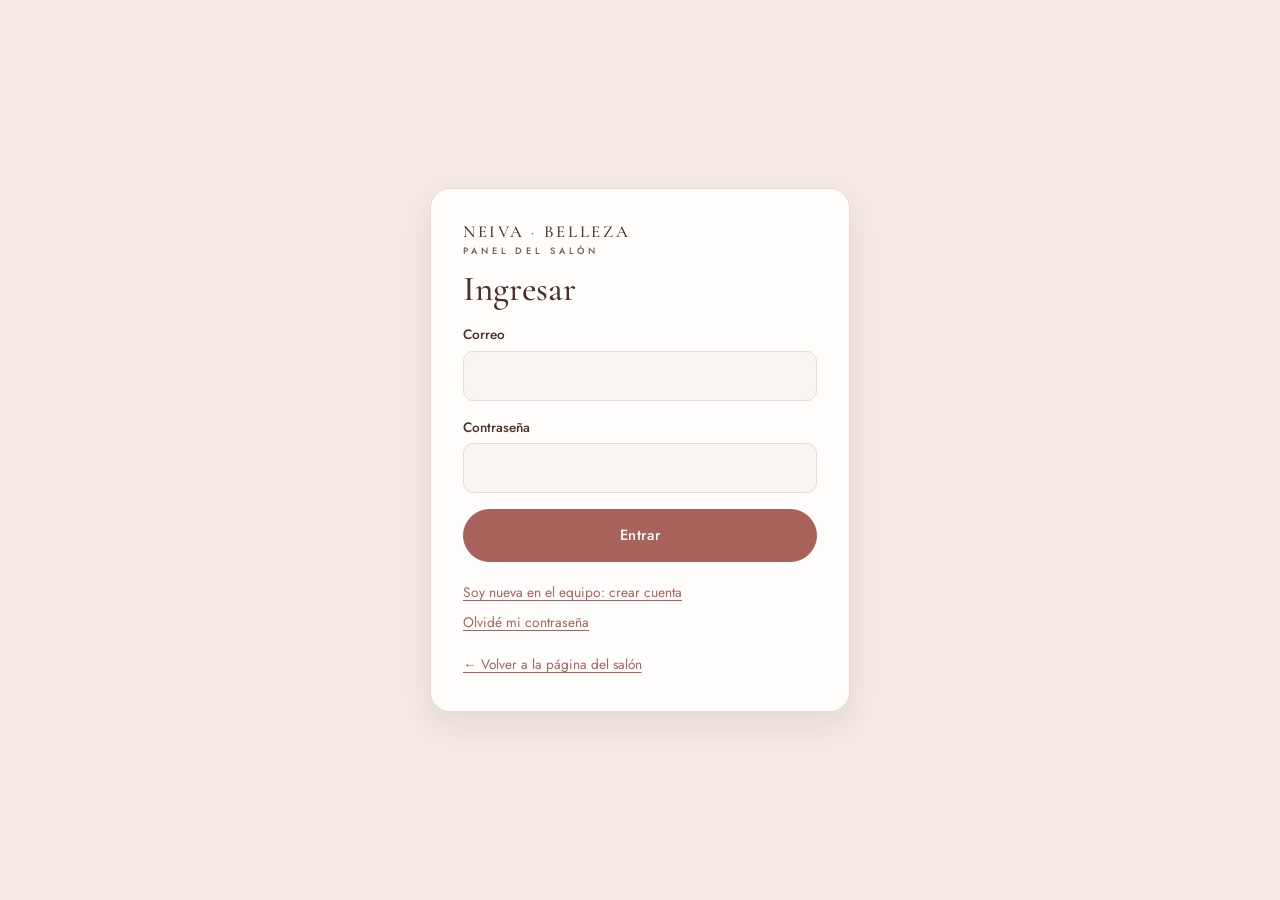
==== salon-belleza/admin.html @ 9f674e5c "Neiva Belleza: página web, panel del salón, base de datos y pruebas Traído del repositorio afbolivar" ====
<!DOCTYPE html>
<html lang="es">
<head>
  <meta charset="UTF-8">
  <meta name="viewport" content="width=device-width, initial-scale=1.0">
  <title>Panel del salón | Neiva Belleza</title>
  <meta name="robots" content="noindex">
  <meta name="theme-color" content="#4b2f2c">
  <link rel="manifest" href="panel.webmanifest">
  <link rel="icon" href="img/icono-panel.svg" type="image/svg+xml">
  <link rel="apple-touch-icon" href="img/icono-panel.svg">
  <link rel="preconnect" href="https://fonts.googleapis.com">
  <link rel="preconnect" href="https://fonts.gstatic.com" crossorigin>
  <link href="https://fonts.googleapis.com/css2?family=Cormorant+Garamond:ital,wght@0,400;0,500;0,600;1,400&family=Jost:wght@300;400;500;600&display=swap" rel="stylesheet">
  <link rel="stylesheet" href="styles.css">
  <link rel="stylesheet" href="admin.css">
</head>
<body class="admin">

  <!-- ===== INGRESO ===== -->
  <section class="pantalla-acceso" id="pantalla-login" hidden>
    <div class="tarjeta-acceso">
      <p class="logo-texto">Neiva <i>·</i> Belleza<small>Panel del salón</small></p>
      <h1 id="titulo-acceso">Ingresar</h1>
      <form id="form-acceso" novalidate>
        <div class="campo" id="campo-nombre" hidden><label for="acceso-nombre">Tu nombre</label>
          <input id="acceso-nombre" autocomplete="name" maxlength="60"></div>
        <div class="campo"><label for="acceso-email">Correo</label>
          <input id="acceso-email" type="email" autocomplete="username" required></div>
        <div class="campo" id="campo-clave"><label for="acceso-clave">Contraseña</label>
          <input id="acceso-clave" type="password" autocomplete="current-password" minlength="8" required></div>
        <p class="error-general" id="error-acceso" role="alert" hidden></p>
        <p class="ok-aviso" id="aviso-acceso" role="status" hidden></p>
        <button class="btn btn-ancho" id="boton-acceso" type="submit">Entrar</button>
      </form>
      <div class="enlaces-acceso">
        <button type="button" class="enlace-boton" data-modo="registro">Soy nueva en el equipo: crear cuenta</button>
        <button type="button" class="enlace-boton" data-modo="recuperar">Olvidé mi contraseña</button>
        <button type="button" class="enlace-boton" data-modo="login" hidden>Ya tengo cuenta: ingresar</button>
      </div>
      <a class="enlace volver" href="index.html">← Volver a la página del salón</a>
    </div>
  </section>

  <section class="pantalla-acceso" id="pantalla-pendiente" hidden>
    <div class="tarjeta-acceso">
      <p class="logo-texto">Neiva <i>·</i> Belleza<small>Panel del salón</small></p>
      <h1>Tu cuenta espera aprobación</h1>
      <p>La dueña del salón debe aprobar tu acceso y asignarte un rol. Avísale y vuelve a entrar en unos minutos.</p>
      <button type="button" class="btn btn-borde" data-salir>Salir</button>
    </div>
  </section>

  <!-- ===== PANEL ===== -->
  <div class="admin-layout" id="app" hidden>
    <aside class="lateral">
      <a href="index.html" class="logo-admin" title="Ver la página pública">
        <span class="logo-texto">Neiva <i>·</i> Belleza<small>Panel del salón</small></span>
      </a>
      <nav class="menu-admin" id="menu-admin" aria-label="Panel"></nav>
      <div class="usuaria">
        <span class="retrato-mini" id="usuaria-iniciales"></span>
        <div><strong id="usuaria-nombre"></strong><small id="usuaria-rol"></small></div>
        <button type="button" class="boton-salir" data-salir title="Cerrar sesión" aria-label="Cerrar sesión">⏻</button>
      </div>
    </aside>
    <main class="admin-main" id="vista" tabindex="-1" aria-live="polite"></main>
  </div>

  <dialog class="modal" id="modal" aria-labelledby="modal-titulo"><div id="modal-contenido"></div></dialog>
  <div class="tooltip-grafica" id="tooltip" role="status" hidden></div>
  <div class="toast" id="toast" role="status" hidden></div>

  <script src="api.js"></script>
  <script src="datos.js"></script>
  <script src="admin.js"></script>
  <script src="admin-extras.js"></script>
</body>
</html>
---- salon-belleza/styles.css ----
/* ===== PALETA Y TIPOGRAFÍA (estilo nude / rosa empolvado) ===== */
:root {
  --crema: #faf5f1;
  --crema-2: #f4e9e3;
  --nude: #ecd6cf;
  --rosa: #d9a8a0;
  --rosa-fuerte: #a8625c;
  --rosa-hover: #8f504b;
  --cacao: #4b2f2c;
  --texto: #6e5651;
  --dorado: #b8946a;
  --linea: #ead9d2;
  --blanco: #fffdfb;
  --verde: #5f8a6b;
  --sombra: 0 12px 34px rgba(75, 47, 44, 0.09);
  --sombra-suave: 0 4px 16px rgba(75, 47, 44, 0.06);
  --radio: 16px;
  --serif: 'Cormorant Garamond', Georgia, serif;
  --sans: 'Jost', 'Segoe UI', Arial, sans-serif;
}

* { margin: 0; padding: 0; box-sizing: border-box; }
html { scroll-behavior: smooth; }
@media (prefers-reduced-motion: reduce) {
  html { scroll-behavior: auto; }
  *, *::before, *::after { animation-duration: 0.01ms !important; transition-duration: 0.01ms !important; }
}
section { scroll-margin-top: 80px; }

body {
  font-family: var(--sans);
  font-weight: 400;
  color: var(--texto);
  background: var(--crema);
  line-height: 1.6;
  -webkit-font-smoothing: antialiased;
}

a { text-decoration: none; color: inherit; }
ul { list-style: none; }
button { font: inherit; cursor: pointer; }
svg { display: block; }
[hidden] { display: none !important; }

.contenedor { width: min(1180px, 100% - 32px); margin: 0 auto; }

h1, h2, h3, h4 { font-family: var(--serif); font-weight: 500; color: var(--cacao); line-height: 1.15; }

.sobretitulo {
  font-size: 0.78rem;
  font-weight: 500;
  letter-spacing: 0.22em;
  text-transform: uppercase;
  color: var(--rosa-fuerte);
  margin-bottom: 0.9rem;
}

/* ===== BOTONES ===== */
.btn {
  display: inline-flex; align-items: center; justify-content: center; gap: 0.5rem;
  background: var(--rosa-fuerte);
  color: var(--blanco);
  padding: 0.85rem 2rem;
  border-radius: 999px;
  border: 1px solid var(--rosa-fuerte);
  font-weight: 500;
  font-size: 0.92rem;
  letter-spacing: 0.04em;
  transition: background 0.25s, border-color 0.25s, transform 0.25s, color 0.25s;
}
.btn:hover { background: var(--rosa-hover); border-color: var(--rosa-hover); transform: translateY(-1px); }
.btn-borde { background: transparent; color: var(--cacao); border-color: var(--cacao); }
.btn-borde:hover { background: var(--cacao); color: var(--blanco); border-color: var(--cacao); }
.btn-pequeno { padding: 0.55rem 1.3rem; font-size: 0.82rem; }
.btn:disabled { opacity: 0.45; cursor: not-allowed; transform: none; }

/* ===== FRANJA SUPERIOR ===== */
.franja-superior {
  background: var(--nude);
  color: var(--cacao);
  font-size: 0.78rem;
  letter-spacing: 0.04em;
  display: flex; justify-content: center; flex-wrap: wrap; gap: 0.4rem 0.8rem;
  padding: 0.45rem 16px;
  text-align: center;
}
.franja-superior .separador { opacity: 0.5; }

/* ===== MENÚ ===== */
.navbar {
  position: sticky; top: 0; z-index: 100;
  background: rgba(250, 245, 241, 0.94);
  backdrop-filter: blur(10px);
  border-bottom: 1px solid var(--linea);
}
.nav-contenido { display: flex; align-items: center; justify-content: space-between; gap: 1.5rem; padding: 0.9rem 0; }
.logo { display: flex; align-items: center; gap: 0.6rem; color: var(--cacao); }
.logo-flor { width: 38px; height: 38px; color: var(--rosa-fuerte); }
.logo-texto {
  font-family: var(--serif); font-size: 1.35rem; font-weight: 500;
  letter-spacing: 0.24em; text-transform: uppercase; line-height: 1;
}
.logo-texto i { font-style: normal; color: var(--rosa-fuerte); }
.logo-texto small {
  display: block; font-family: var(--sans); font-size: 0.58rem; letter-spacing: 0.42em;
  color: var(--texto); margin-top: 0.3rem;
}
.nav-links { display: flex; gap: 1.8rem; }
.nav-links a { font-size: 0.86rem; letter-spacing: 0.06em; color: var(--cacao); position: relative; padding: 0.2rem 0; }
.nav-links a::after {
  content: ''; position: absolute; left: 0; bottom: -2px; width: 0; height: 1px;
  background: var(--rosa-fuerte); transition: width 0.3s;
}
.nav-links a:hover::after { width: 100%; }
.nav-acciones { display: flex; align-items: center; gap: 0.9rem; }
.icono-nav { position: relative; width: 36px; height: 36px; display: grid; place-items: center; border-radius: 50%; transition: background 0.2s; }
.icono-nav:hover { background: var(--crema-2); }
.icono-nav svg { width: 20px; height: 20px; fill: none; stroke: var(--cacao); stroke-width: 1.4; stroke-linecap: round; stroke-linejoin: round; }
.contador-bolsa {
  position: absolute; top: 0; right: -2px;
  min-width: 17px; height: 17px; padding: 0 4px; border-radius: 999px;
  background: var(--rosa-fuerte); color: var(--blanco);
  font-size: 0.65rem; font-weight: 600; display: grid; place-items: center;
}
.menu-toggle { display: none; background: none; border: none; width: 36px; height: 36px; padding: 8px 6px; flex-direction: column; justify-content: space-between; }
.menu-toggle span { display: block; height: 1.5px; background: var(--cacao); border-radius: 2px; transition: transform 0.3s, opacity 0.3s; }
.menu-toggle[aria-expanded="true"] span:nth-child(1) { transform: translateY(8.5px) rotate(45deg); }
.menu-toggle[aria-expanded="true"] span:nth-child(2) { opacity: 0; }
.menu-toggle[aria-expanded="true"] span:nth-child(3) { transform: translateY(-8.5px) rotate(-45deg); }

/* ===== PORTADA ===== */
.hero { background: linear-gradient(180deg, var(--crema-2) 0%, var(--crema) 100%); padding: 4.5rem 0 5rem; }
.hero-contenido { display: grid; grid-template-columns: 1fr 1.05fr; gap: 3.5rem; align-items: center; }
.hero h1 { font-size: clamp(2.6rem, 5.4vw, 4.4rem); font-weight: 400; margin-bottom: 1.3rem; }
.hero h1 em { font-style: italic; color: var(--rosa-fuerte); }
.hero-descripcion { font-size: 1.05rem; font-weight: 300; max-width: 470px; margin-bottom: 2.2rem; }
.hero-botones { display: flex; gap: 0.9rem; flex-wrap: wrap; margin-bottom: 2.6rem; }
.hero-beneficios { display: flex; flex-wrap: wrap; gap: 0.8rem 1.8rem; border-top: 1px solid var(--linea); padding-top: 1.6rem; }
.hero-beneficios li { display: flex; align-items: center; gap: 0.55rem; font-size: 0.85rem; color: var(--cacao); }
.hero-beneficios svg { width: 20px; height: 20px; fill: none; stroke: var(--rosa-fuerte); stroke-width: 1.3; stroke-linecap: round; stroke-linejoin: round; }
.hero-imagen {
  border-radius: 28px;
  overflow: hidden;
  box-shadow: var(--sombra);
  aspect-ratio: 5 / 4;
}
.hero-imagen img { width: 100%; height: 100%; object-fit: cover; display: block; }

/* ===== SECCIONES ===== */
.seccion { padding: 6rem 0; }
.seccion-alterna { background: var(--crema-2); }
.titulo-seccion { text-align: center; max-width: 640px; margin: 0 auto 3.2rem; }
.titulo-seccion h2 { font-size: clamp(2.2rem, 4vw, 3.1rem); font-weight: 400; margin-bottom: 0.7rem; }
.titulo-seccion p:last-child { font-weight: 300; }

/* ===== SERVICIOS ===== */
.grid-servicios { display: grid; grid-template-columns: repeat(4, 1fr); gap: 1.3rem; }
.tarjeta-servicio {
  background: var(--blanco);
  border: 1px solid var(--linea);
  border-radius: var(--radio);
  padding: 2rem 1.6rem 1.6rem;
  text-align: center;
  display: flex; flex-direction: column;
  transition: box-shadow 0.3s, transform 0.3s;
}
.tarjeta-servicio:hover { box-shadow: var(--sombra); transform: translateY(-4px); }
.tarjeta-servicio .icono-linea { width: 34px; height: 34px; margin: 0 auto 0.8rem; fill: none; stroke: var(--rosa-fuerte); stroke-width: 1.2; stroke-linecap: round; stroke-linejoin: round; }
.tarjeta-servicio h3 { font-size: 1.7rem; margin-bottom: 1.1rem; }
.lista-servicios { text-align: left; flex: 1; }
.lista-servicios li { padding: 0.75rem 0; border-top: 1px dashed var(--linea); }
.lista-servicios .fila { display: flex; justify-content: space-between; gap: 0.6rem; align-items: baseline; }
.lista-servicios strong { font-weight: 500; color: var(--cacao); font-size: 0.93rem; }
.lista-servicios .precio { font-size: 0.85rem; color: var(--rosa-fuerte); white-space: nowrap; font-weight: 500; }
.lista-servicios small { display: block; font-size: 0.78rem; font-weight: 300; }
.duracion {
  display: inline-block; margin: 1.1rem auto 0;
  font-size: 0.74rem; letter-spacing: 0.05em;
  background: var(--crema-2); color: var(--cacao);
  border-radius: 999px; padding: 0.3rem 0.9rem;
}

/* ===== CATÁLOGO DE DISEÑOS ===== */
.filtros { display: flex; justify-content: center; flex-wrap: wrap; gap: 0.6rem; margin-bottom: 2.4rem; }
.chip {
  background: transparent; border: 1px solid var(--rosa);
  color: var(--cacao); border-radius: 999px;
  padding: 0.45rem 1.2rem; font-size: 0.84rem;
  transition: background 0.2s, color 0.2s, border-color 0.2s;
}
.chip:hover { background: var(--nude); }
.chip[aria-selected="true"] { background: var(--nude); border-color: var(--nude); font-weight: 500; }
.chip[aria-selected="true"]::before { content: '✓ '; color: var(--rosa-fuerte); }
.chip span { opacity: 0.6; }

.grid-disenos { display: grid; grid-template-columns: repeat(4, 1fr); gap: 1.3rem; }
.tarjeta-diseno {
  background: var(--blanco);
  border: 1px solid var(--linea);
  border-radius: var(--radio);
  padding: 0.7rem 0.7rem 1.2rem;
  text-align: center;
  transition: box-shadow 0.3s, transform 0.3s;
  animation: entrar 0.45s ease both;
}
.tarjeta-diseno:hover { box-shadow: var(--sombra); transform: translateY(-4px); }
.tarjeta-diseno .foto { border-radius: 11px; overflow: hidden; aspect-ratio: 4 / 3; margin-bottom: 1rem; }
.tarjeta-diseno .foto img { width: 100%; height: 100%; object-fit: cover; display: block; transition: transform 0.5s; }
.tarjeta-diseno:hover .foto img { transform: scale(1.05); }
.tarjeta-diseno h3 { font-size: 1.4rem; }
.tarjeta-diseno p { font-size: 0.8rem; font-weight: 300; margin: 0.15rem 0 0.5rem; padding: 0 0.4rem; }
.tarjeta-diseno .precio { color: var(--rosa-fuerte); font-weight: 500; font-size: 0.92rem; }
.tarjeta-diseno .meta { display: block; font-size: 0.72rem; color: var(--texto); opacity: 0.8; margin: 0.15rem 0 0.9rem; }
.nota-catalogo { text-align: center; font-size: 0.82rem; font-weight: 300; margin-top: 2.2rem; }
@keyframes entrar { from { opacity: 0; transform: translateY(10px); } to { opacity: 1; transform: none; } }

/* ===== RESERVA POR PASOS ===== */
.pasos {
  display: flex; justify-content: center; align-items: center; flex-wrap: wrap;
  gap: 0.4rem; margin-bottom: 2rem; counter-reset: paso;
}
.pasos li { display: flex; align-items: center; gap: 0.4rem; }
.pasos li:not(:last-child)::after {
  content: ''; width: 46px; border-top: 1px dashed var(--rosa);
}
.paso-boton {
  background: transparent; border: 1px solid var(--rosa); color: var(--cacao);
  border-radius: 999px; padding: 0.4rem 1rem; font-size: 0.84rem;
  display: flex; align-items: center; gap: 0.4rem;
}
.paso-boton:disabled { cursor: default; opacity: 0.55; }
.paso-boton .numero {
  width: 20px; height: 20px; border-radius: 50%; display: grid; place-items: center;
  font-size: 0.72rem; background: var(--crema-2);
}
.paso-boton.completo .numero { background: var(--verde); color: #fff; }
.paso-boton.activo { background: var(--rosa-fuerte); border-color: var(--rosa-fuerte); color: var(--blanco); }
.paso-boton.activo .numero { background: rgba(255, 255, 255, 0.25); }

.reserva-panel {
  background: var(--blanco);
  border: 1px solid var(--linea);
  border-radius: 22px 22px 0 0;
  padding: 2.4rem;
  min-height: 420px;
}
.paso-titulo { display: flex; justify-content: space-between; align-items: end; flex-wrap: wrap; gap: 0.5rem; margin-bottom: 1.6rem; }
.paso-titulo h3 { font-size: 2rem; font-weight: 500; }
.paso-titulo p { font-size: 0.88rem; font-weight: 300; }
.animar-paso { animation: entrar 0.35s ease both; }

/* Paso 1: servicios */
.diseno-elegido {
  display: flex; align-items: center; gap: 1.2rem;
  background: var(--crema-2); border: 1px solid var(--rosa); border-radius: 14px;
  padding: 0.8rem; margin-bottom: 1.6rem;
}
.diseno-elegido .miniatura { width: 110px; border-radius: 10px; overflow: hidden; flex-shrink: 0; aspect-ratio: 4/3; }
.diseno-elegido .miniatura img { width: 100%; height: 100%; object-fit: cover; display: block; }
.diseno-elegido h4 { font-size: 1.35rem; }
.diseno-elegido small { display: block; font-size: 0.8rem; }
.grid-opciones-servicio { display: grid; grid-template-columns: repeat(2, 1fr); gap: 1.6rem 2rem; }
.grupo-servicio h4 { display: flex; align-items: center; gap: 0.5rem; font-size: 1.35rem; margin-bottom: 0.6rem; }
.grupo-servicio h4 svg { width: 22px; height: 22px; fill: none; stroke: var(--rosa-fuerte); stroke-width: 1.3; }
.opcion {
  width: 100%; text-align: left;
  display: grid; grid-template-columns: 1fr auto; gap: 0.1rem 1rem; align-items: center;
  background: var(--blanco); border: 1px solid var(--linea); border-radius: 12px;
  padding: 0.75rem 1rem; margin-bottom: 0.55rem; color: var(--texto);
  transition: border-color 0.2s, background 0.2s, box-shadow 0.2s;
}
.opcion:hover { border-color: var(--rosa); box-shadow: var(--sombra-suave); }
.opcion strong { color: var(--cacao); font-weight: 500; font-size: 0.93rem; }
.opcion small { grid-column: 1; font-size: 0.76rem; font-weight: 300; }
.opcion .precio { grid-row: 1 / span 2; grid-column: 2; text-align: right; color: var(--rosa-fuerte); font-weight: 500; font-size: 0.9rem; }
.opcion .precio em { display: block; font-style: normal; font-size: 0.7rem; color: var(--texto); font-weight: 400; }
.opcion[aria-pressed="true"] { background: var(--crema-2); border-color: var(--rosa-fuerte); box-shadow: inset 0 0 0 1px var(--rosa-fuerte); }

/* Paso 2: profesionales */
.grid-profesionales { display: grid; grid-template-columns: repeat(3, 1fr); gap: 1.1rem; }
.tarjeta-profesional {
  position: relative; text-align: left;
  display: flex; align-items: center; gap: 1rem;
  background: var(--blanco); border: 1px solid var(--linea); border-radius: 16px;
  padding: 1.1rem; color: var(--texto);
  transition: border-color 0.2s, box-shadow 0.2s, transform 0.2s;
}
.tarjeta-profesional:hover { border-color: var(--rosa); box-shadow: var(--sombra-suave); transform: translateY(-2px); }
.tarjeta-profesional[aria-pressed="true"] { border-color: var(--rosa-fuerte); box-shadow: inset 0 0 0 1px var(--rosa-fuerte), var(--sombra-suave); background: #fffaf7; }
.retrato {
  width: 72px; height: 72px; border-radius: 50%; flex-shrink: 0;
  display: grid; place-items: center;
  font-family: var(--serif); font-size: 1.6rem; color: var(--blanco);
  border: 3px solid var(--blanco); box-shadow: 0 0 0 1px var(--linea);
}
.tarjeta-profesional h4 { font-size: 1.3rem; }
.tarjeta-profesional .especialidad { font-size: 0.8rem; display: block; }
.calificacion { font-size: 0.78rem; margin-top: 0.2rem; display: block; }
.calificacion b { color: var(--dorado); letter-spacing: 1px; font-weight: 400; }
.etiqueta-estado {
  position: absolute; top: 0.6rem; right: 0.7rem;
  font-size: 0.68rem; border-radius: 999px; padding: 0.15rem 0.6rem;
  background: var(--crema-2); color: var(--rosa-fuerte); font-weight: 500;
}
.tarjeta-profesional[aria-pressed="true"] .etiqueta-estado { background: var(--rosa-fuerte); color: var(--blanco); }

/* Paso 3: calendario y horarios */
.grid-fecha { display: grid; grid-template-columns: 1.1fr 1fr; gap: 2rem; align-items: start; }
.calendario { background: var(--crema); border: 1px solid var(--linea); border-radius: 16px; padding: 1.2rem; }
.calendario-cabecera { display: flex; justify-content: space-between; align-items: center; margin-bottom: 0.8rem; }
.calendario-cabecera strong { font-family: var(--serif); font-size: 1.4rem; font-weight: 500; color: var(--cacao); }
.flecha {
  width: 32px; height: 32px; border-radius: 50%; border: 1px solid var(--linea);
  background: var(--blanco); color: var(--cacao);
}
.flecha:disabled { opacity: 0.35; cursor: not-allowed; }
.dias-semana, .dias-mes { display: grid; grid-template-columns: repeat(7, 1fr); gap: 0.3rem; text-align: center; }
.dias-semana span { font-size: 0.72rem; text-transform: uppercase; letter-spacing: 0.08em; padding: 0.3rem 0; opacity: 0.75; }
.dia {
  width: 40px; height: 40px; margin: 0 auto; border-radius: 50%; border: none; background: transparent;
  color: var(--cacao); font-size: 0.9rem;
  transition: background 0.2s;
}
.dia:hover:not(:disabled) { background: var(--nude); }
.dia:disabled { color: #c9b8b2; cursor: not-allowed; text-decoration: line-through; text-decoration-color: rgba(0, 0, 0, 0.12); }
.dia.hoy { box-shadow: inset 0 0 0 1px var(--rosa); }
.dia[aria-pressed="true"] { background: var(--rosa-fuerte); color: var(--blanco); }
.horarios h4 { font-size: 1.35rem; margin-bottom: 0.2rem; }
.horarios > p { font-size: 0.82rem; margin-bottom: 1rem; }
.grid-horas { display: grid; grid-template-columns: repeat(3, 1fr); gap: 0.6rem; }
.hora {
  border: 1px solid var(--linea); background: var(--blanco); color: var(--cacao);
  border-radius: 10px; padding: 0.65rem 0; font-size: 0.9rem;
}
.hora:hover:not(:disabled) { border-color: var(--rosa); }
.hora:disabled { background: var(--crema-2); color: #b9a6a0; cursor: not-allowed; }
.hora:disabled::after { content: ' · ocupado'; font-size: 0.7rem; }
.hora[aria-pressed="true"] { background: var(--rosa-fuerte); border-color: var(--rosa-fuerte); color: var(--blanco); }
.nota-sesion {
  margin-top: 1.2rem; font-size: 0.8rem; background: var(--crema); border: 1px solid var(--linea);
  border-radius: 10px; padding: 0.6rem 0.9rem;
}
.sin-fecha { font-size: 0.9rem; font-weight: 300; padding: 1.5rem; text-align: center; border: 1px dashed var(--rosa); border-radius: 12px; }

/* Paso 4: tienda */
.grid-productos { display: grid; grid-template-columns: repeat(2, 1fr); gap: 1rem; }
.tarjeta-producto {
  display: flex; align-items: center; gap: 1rem;
  border: 1px solid var(--linea); border-radius: 14px; padding: 0.7rem 1rem 0.7rem 0.7rem;
  background: var(--blanco); transition: border-color 0.2s;
}
.tarjeta-producto.agregado { border-color: var(--rosa-fuerte); background: #fffaf7; }
.tarjeta-producto .foto-producto { width: 84px; height: 84px; border-radius: 10px; overflow: hidden; flex-shrink: 0; }
.tarjeta-producto .foto-producto { background: #f6eee9; }
.tarjeta-producto .foto-producto img { width: 100%; height: 100%; object-fit: cover; display: block; }
.tarjeta-producto .info { flex: 1; min-width: 0; }
.tarjeta-producto h4 { font-size: 1.2rem; }
.tarjeta-producto small { display: block; font-size: 0.76rem; font-weight: 300; }
.tarjeta-producto .precio { color: var(--rosa-fuerte); font-weight: 500; font-size: 0.88rem; }
.boton-agregar {
  border: 1px solid var(--cacao); background: transparent; color: var(--cacao);
  border-radius: 999px; padding: 0.35rem 0.9rem; font-size: 0.78rem; white-space: nowrap;
}
.boton-agregar[aria-pressed="true"] { background: var(--cacao); color: var(--blanco); }

/* Paso 5: confirmar */
.grid-confirmar { display: grid; grid-template-columns: 1fr 1fr; gap: 2.2rem; align-items: start; }
.campo { margin-bottom: 1rem; }
.campo label { display: block; font-size: 0.85rem; font-weight: 500; color: var(--cacao); margin-bottom: 0.3rem; }
.campo input, .campo textarea {
  width: 100%; padding: 0.8rem 1rem; font: inherit; color: var(--texto);
  border: 1px solid var(--linea); border-radius: 10px; background: var(--crema);
  transition: border-color 0.2s, box-shadow 0.2s;
}
.campo input:focus, .campo textarea:focus { outline: none; border-color: var(--rosa-fuerte); box-shadow: 0 0 0 3px rgba(168, 98, 92, 0.15); }
.campo.invalido input { border-color: #c0453f; }
.error { display: block; min-height: 1em; font-size: 0.76rem; color: #c0453f; margin-top: 0.2rem; }
.tarjeta-resumen { background: var(--crema-2); border-radius: 16px; padding: 1.5rem; }
.tarjeta-resumen h4 { font-size: 1.5rem; margin-bottom: 0.8rem; text-align: center; }
.fila-resumen { display: flex; justify-content: space-between; gap: 1rem; padding: 0.45rem 0; font-size: 0.88rem; border-bottom: 1px dashed var(--rosa); }
.fila-resumen span:first-child { color: var(--cacao); }
.fila-resumen span:last-child { text-align: right; }
.fila-resumen.total { border: none; font-size: 1.05rem; font-weight: 600; color: var(--cacao); padding-top: 0.8rem; }
.nota-deposito { font-size: 0.76rem; margin-top: 0.6rem; text-align: center; }
.exito { text-align: center; max-width: 520px; margin: 1.5rem auto; }
.exito .sello {
  width: 74px; height: 74px; border-radius: 50%; margin: 0 auto 1rem;
  background: var(--verde); color: #fff; display: grid; place-items: center; font-size: 2rem;
}
.exito h3 { font-size: 2.2rem; margin-bottom: 0.5rem; }
.exito p { margin-bottom: 1.4rem; }

/* Barra de resumen inferior */
.barra-resumen {
  position: sticky; bottom: 0; z-index: 50;
  display: grid; grid-template-columns: 1fr auto auto; gap: 1.5rem; align-items: center;
  background: var(--cacao); color: #f3e4de;
  border-radius: 0 0 22px 22px;
  padding: 1.1rem 2rem;
  box-shadow: 0 -8px 24px rgba(75, 47, 44, 0.12);
}
.resumen-texto strong { display: block; font-family: var(--serif); font-size: 1.3rem; font-weight: 500; color: #fff; }
.resumen-texto span { font-size: 0.82rem; opacity: 0.85; }
.resumen-total small { display: block; font-size: 0.75rem; opacity: 0.8; }
.resumen-total strong { font-family: var(--serif); font-size: 1.7rem; font-weight: 500; color: #f1cdb9; white-space: nowrap; }
.resumen-botones { display: flex; gap: 0.6rem; }
.barra-resumen .btn { background: #e7c3a6; border-color: #e7c3a6; color: var(--cacao); }
.barra-resumen .btn:hover { background: #f1d4bd; border-color: #f1d4bd; }
.barra-resumen .btn-borde { background: transparent; color: #f3e4de; border-color: rgba(243, 228, 222, 0.5); }
.barra-resumen .btn-borde:hover { background: rgba(255, 255, 255, 0.1); color: #fff; }

/* ===== EQUIPO ===== */
.grid-equipo { display: grid; grid-template-columns: repeat(auto-fill, minmax(250px, 1fr)); gap: 1.2rem; }
.tarjeta-equipo {
  background: var(--blanco); border: 1px solid var(--linea); border-radius: var(--radio);
  padding: 1.6rem 1.3rem 1.4rem; text-align: center;
  display: flex; flex-direction: column; align-items: center; gap: 0.35rem;
  transition: box-shadow 0.3s, transform 0.3s; animation: entrar 0.45s ease both;
}
.tarjeta-equipo:hover { box-shadow: var(--sombra); transform: translateY(-4px); }
.retrato-grande { width: 92px; height: 92px; font-size: 2rem; margin-bottom: 0.4rem; }
.tarjeta-equipo h3 { font-size: 1.55rem; }
.tarjeta-equipo .rol { font-size: 0.82rem; }
.tarjeta-equipo .calificacion b { color: var(--dorado); }
.semana-mini { display: flex; gap: 0.25rem; margin: 0.5rem 0 0.1rem; }
.semana-mini span {
  width: 26px; height: 26px; border-radius: 50%; display: grid; place-items: center;
  font-size: 0.7rem; color: #b9a6a0; background: var(--crema); text-decoration: line-through;
}
.semana-mini span.trabaja { background: var(--nude); color: var(--cacao); font-weight: 500; text-decoration: none; }
.horario-pro { display: block; font-size: 0.78rem; color: var(--cacao); margin-top: 0.15rem; }
.proximo-cupo { display: block; font-size: 0.8rem; color: var(--estado-ok, #4f7d5c); margin-top: 0.15rem; }
.proximo-cupo b { font-weight: 500; }
.duraciones { width: 100%; margin: 0.6rem 0 0.9rem; border-top: 1px dashed var(--linea); }
.duraciones li { display: flex; justify-content: space-between; gap: 0.6rem; font-size: 0.8rem; padding: 0.35rem 0; border-bottom: 1px dashed var(--linea); text-align: left; }
.duraciones b { font-weight: 500; color: var(--rosa-fuerte); white-space: nowrap; }
.tarjeta-equipo .btn { margin-top: auto; }

/* Agenda elegida en el paso 3 */
.agenda-elegida {
  display: flex; align-items: center; gap: 0.8rem; margin-bottom: 1.2rem;
  background: var(--crema); border: 1px solid var(--linea); border-radius: 12px; padding: 0.7rem 1rem;
}
.agenda-elegida strong { display: block; color: var(--cacao); font-weight: 500; font-size: 0.95rem; }
.agenda-elegida small { font-size: 0.8rem; }
.retrato-mini {
  width: 40px; height: 40px; border-radius: 50%; flex-shrink: 0; display: grid; place-items: center;
  font-family: var(--serif); color: #fff; font-size: 1rem;
}

/* Días con cupos: puntito debajo del número */
.dia { position: relative; }
.dia.con-cupos::after {
  content: ''; position: absolute; left: 50%; bottom: 4px; width: 4px; height: 4px; margin-left: -2px;
  border-radius: 50%; background: var(--verde);
}
.dia[aria-pressed="true"]::after { background: #fff; }

/* Horas con hora de fin */
.hora small { display: block; font-size: 0.68rem; opacity: 0.75; }

/* Línea de tiempo del día */
.linea-tiempo { margin: 0.2rem 0 0.3rem; }
.pista-tiempo {
  position: relative; height: 18px; border-radius: 9px; overflow: hidden;
  background: #e3eee5;
}
.franja { position: absolute; top: 0; bottom: 0; }
.franja.ocupada {
  background: repeating-linear-gradient(135deg, #d9c9c3 0 4px, #e9ddd8 4px 8px);
}
.franja.elegida { background: var(--rosa-fuerte); border-radius: 4px; box-shadow: 0 0 0 2px var(--blanco); }
.marcas-tiempo { position: relative; height: 16px; font-size: 0.66rem; color: var(--texto); }
.marcas-tiempo span { position: absolute; transform: translateX(-50%); white-space: nowrap; }
.marcas-tiempo span:first-child { transform: none; }
.marcas-tiempo span:last-child:not(:first-child) { transform: translateX(-100%); }
.leyenda-tiempo { display: flex; align-items: center; gap: 0.35rem; flex-wrap: wrap; font-size: 0.72rem; margin: 0.3rem 0 0.9rem; }
.muestra { width: 12px; height: 12px; border-radius: 3px; display: inline-block; margin-left: 0.5rem; }
.muestra:first-child { margin-left: 0; }
.muestra.libre { background: #e3eee5; }
.muestra.ocupada { background: repeating-linear-gradient(135deg, #d9c9c3 0 3px, #e9ddd8 3px 6px); }
.muestra.elegida { background: var(--rosa-fuerte); }

/* Ventana de agenda */
.agenda-dialogo {
  width: min(760px, calc(100% - 24px)); max-height: calc(100vh - 32px);
  border: none; border-radius: 22px; padding: 0; margin: auto;
  background: var(--blanco); color: var(--texto); box-shadow: 0 30px 80px rgba(75, 47, 44, 0.25);
}
.agenda-dialogo::backdrop { background: rgba(75, 47, 44, 0.45); backdrop-filter: blur(3px); }
.agenda-dialogo[open] { display: flex; flex-direction: column; animation: entrar 0.3s ease both; }
#agenda-contenido { display: flex; flex-direction: column; min-height: 0; max-height: calc(100vh - 32px); }
.agenda-cabecera {
  display: flex; align-items: center; gap: 1rem; padding: 1.3rem 1.5rem;
  background: var(--crema-2); border-bottom: 1px solid var(--linea);
}
.agenda-cabecera h3 { font-size: 1.6rem; }
.agenda-cabecera p { font-size: 0.82rem; }
.cerrar-agenda {
  margin-left: auto; align-self: start; width: 36px; height: 36px; border-radius: 50%;
  border: 1px solid var(--linea); background: var(--blanco); color: var(--cacao); flex-shrink: 0;
}
.agenda-cuerpo { padding: 1.2rem 1.5rem; overflow-y: auto; }
.agenda-cuerpo h4 { font-size: 1.25rem; margin: 0.6rem 0 0.6rem; }
.agenda-cuerpo h4 small { font-family: var(--sans); font-size: 0.8rem; font-weight: 400; }
.servicios-agenda { display: grid; grid-template-columns: repeat(2, 1fr); gap: 0.5rem; }
.servicios-agenda .opcion { margin: 0; }
.dias-agenda { display: flex; gap: 0.45rem; overflow-x: auto; padding-bottom: 0.4rem; }
.dia-agenda {
  flex: 0 0 72px; border: 1px solid var(--linea); background: var(--blanco); color: var(--cacao);
  border-radius: 12px; padding: 0.45rem 0.2rem; display: flex; flex-direction: column; align-items: center; gap: 0.05rem;
}
.dia-agenda small { font-size: 0.7rem; }
.dia-agenda strong { font-family: var(--serif); font-size: 1.4rem; font-weight: 500; line-height: 1.1; }
.dia-agenda em { font-style: normal; font-size: 0.66rem; color: var(--verde); }
.dia-agenda:disabled { background: var(--crema); color: #b9a6a0; cursor: not-allowed; }
.dia-agenda:disabled em { color: #b9a6a0; }
.dia-agenda[aria-pressed="true"] { background: var(--rosa-fuerte); border-color: var(--rosa-fuerte); color: #fff; }
.dia-agenda[aria-pressed="true"] em { color: #fff; }
.agenda-pie {
  display: flex; align-items: center; justify-content: space-between; gap: 1rem; flex-wrap: wrap;
  padding: 1rem 1.5rem; background: var(--cacao); color: #f3e4de;
}
.agenda-pie strong { display: block; color: #fff; font-weight: 500; }
.agenda-pie small { font-size: 0.8rem; }
.agenda-pie .btn { background: #e7c3a6; border-color: #e7c3a6; color: var(--cacao); }

/* ===== RESERVA: piezas nuevas ===== */
.repetir {
  width: 100%; text-align: left; margin-bottom: 1.2rem; padding: 0.8rem 1rem;
  border: 1px dashed var(--rosa-fuerte); border-radius: 12px; background: var(--crema); color: var(--cacao); font-size: 0.9rem;
}
.repetir:hover { background: var(--crema-2); }
.diseno-elegido { position: relative; }
.quitar {
  margin-left: auto; width: 32px; height: 32px; border-radius: 50%; border: 1px solid var(--linea);
  background: var(--blanco); color: var(--cacao); flex-shrink: 0;
}
.selector-largo { margin-top: 1.6rem; padding: 1.2rem; background: var(--crema); border: 1px solid var(--linea); border-radius: 14px; }
.selector-largo h4 { font-size: 1.35rem; }
.selector-largo > p { font-size: 0.84rem; margin-bottom: 0.8rem; }
.opciones-largo { display: grid; grid-template-columns: repeat(3, 1fr); gap: 0.6rem; }
.opcion-largo {
  display: flex; flex-direction: column; gap: 0.1rem; text-align: left; padding: 0.7rem 0.9rem;
  border: 1px solid var(--linea); border-radius: 12px; background: var(--blanco); color: var(--texto);
}
.opcion-largo strong { color: var(--cacao); font-weight: 500; }
.opcion-largo small { font-size: 0.74rem; }
.opcion-largo em { font-style: normal; font-size: 0.78rem; color: var(--rosa-fuerte); font-weight: 500; }
.opcion-largo[aria-pressed="true"] { border-color: var(--rosa-fuerte); box-shadow: inset 0 0 0 1px var(--rosa-fuerte); background: var(--crema-2); }
.resumen-seleccion { margin-top: 1.2rem; text-align: right; font-weight: 500; color: var(--cacao); }
.lista-servicios .precio s, .opcion .precio s { color: var(--texto); opacity: 0.6; font-weight: 400; }
.aviso-paso {
  background: var(--crema-2); border: 1px solid var(--rosa); border-radius: 12px; padding: 0.9rem 1rem;
  font-size: 0.9rem; color: var(--cacao); margin-bottom: 1rem; display: flex; flex-wrap: wrap; gap: 0.8rem; align-items: center;
}
.error-general {
  background: #f9e2e0; color: #8f2f2a; border-radius: 10px; padding: 0.7rem 1rem; font-size: 0.88rem; margin-bottom: 1rem;
}
.cargando { padding: 3rem 1rem; text-align: center; color: var(--texto); }
.cargando::before {
  content: ''; display: block; width: 28px; height: 28px; margin: 0 auto 0.8rem; border-radius: 50%;
  border: 3px solid var(--nude); border-top-color: var(--rosa-fuerte); animation: girar 0.9s linear infinite;
}
@keyframes girar { to { transform: rotate(360deg); } }
.agenda-elegida { flex-wrap: wrap; }
.primer-cupo { margin-left: auto; }
.enlace-boton {
  background: none; border: none; padding: 0; margin-top: 1rem; color: var(--rosa-fuerte);
  text-decoration: underline; text-underline-offset: 3px; font-size: 0.86rem;
}
.form-espera { margin-top: 1rem; padding: 0.9rem; border: 1px dashed var(--rosa); border-radius: 12px; font-size: 0.85rem; }
.fila-espera { display: flex; flex-wrap: wrap; gap: 0.5rem; margin-top: 0.6rem; }
.fila-espera input { flex: 1 1 140px; min-width: 0; padding: 0.55rem 0.8rem; border: 1px solid var(--linea); border-radius: 10px; font: inherit; background: var(--blanco); }
.ok-espera { margin-top: 1rem; color: var(--verde); font-size: 0.88rem; }
.dia.festivo { color: var(--rosa-fuerte); opacity: 0.6; }
.check { display: flex; align-items: center; gap: 0.5rem; font-size: 0.86rem; color: var(--cacao); margin-bottom: 0.5rem; cursor: pointer; }
.check input { width: 1rem; height: 1rem; accent-color: var(--rosa-fuerte); }
.legal { font-size: 0.76rem; margin-top: 0.6rem; }
.legal a { color: var(--rosa-fuerte); text-decoration: underline; }
.codigo-reserva { font-size: 0.95rem; letter-spacing: 0.04em; margin-bottom: 0.6rem; }
.codigo-reserva b { font-family: var(--serif); font-size: 1.6rem; letter-spacing: 0.18em; color: var(--rosa-fuerte); }
.exito { max-width: 640px; }
.acciones-exito { display: flex; flex-wrap: wrap; justify-content: center; gap: 0.6rem; margin: 1.4rem 0 0.6rem; }
.nota-enlace { font-size: 0.8rem; margin-bottom: 1rem; }
.referido-exito { background: var(--crema-2); border-radius: 12px; padding: 0.8rem; font-size: 0.88rem; margin-bottom: 1rem; }
.cuidados { text-align: left; background: var(--crema); border: 1px solid var(--linea); border-radius: 12px; padding: 1rem 1.2rem; margin-bottom: 1rem; }
.cuidados h4 { font-size: 1.25rem; margin-bottom: 0.4rem; }
.cuidados ul { list-style: disc; padding-left: 1.2rem; font-size: 0.86rem; display: grid; gap: 0.25rem; }
.largo-agenda { display: flex; flex-wrap: wrap; align-items: center; gap: 0.4rem; margin-top: 0.8rem; font-size: 0.85rem; color: var(--cacao); }
.largo-agenda .chip[aria-pressed="true"] { background: var(--nude); border-color: var(--nude); font-weight: 500; }

/* ===== OPINIONES ===== */
.grid-opiniones { display: grid; grid-template-columns: repeat(3, 1fr); gap: 1.3rem; }
.opinion { background: var(--blanco); border: 1px solid var(--linea); border-radius: var(--radio); padding: 1.8rem; }
.estrellas { color: var(--dorado); letter-spacing: 3px; margin-bottom: 0.7rem; }
.opinion p { font-family: var(--serif); font-size: 1.2rem; font-style: italic; color: var(--cacao); margin-bottom: 1.3rem; line-height: 1.45; }
.opinion footer { display: flex; align-items: center; gap: 0.8rem; }
.avatar { width: 42px; height: 42px; border-radius: 50%; background: var(--nude); color: var(--rosa-fuerte); display: grid; place-items: center; font-weight: 500; font-size: 0.85rem; }
.opinion strong { display: block; color: var(--cacao); font-weight: 500; font-size: 0.92rem; }
.opinion small { font-size: 0.78rem; }

/* ===== FRANJA DE CONFIANZA ===== */
.franja-confianza {
  display: flex; justify-content: center; flex-wrap: wrap; gap: 1rem 3rem;
  padding: 2rem 0; font-size: 0.86rem; color: var(--cacao);
}
.franja-confianza li { display: flex; align-items: center; gap: 0.55rem; }
.franja-confianza svg { width: 22px; height: 22px; fill: none; stroke: var(--rosa-fuerte); stroke-width: 1.3; stroke-linecap: round; stroke-linejoin: round; }

/* ===== PIE DE PÁGINA ===== */
.pie { background: var(--nude); color: var(--cacao); scroll-margin-top: 80px; }
.pie-columnas { display: grid; grid-template-columns: 1.3fr 1fr 1fr; gap: 2rem; padding: 3.2rem 0 2.6rem; font-size: 0.88rem; }
.pie-logo { font-family: var(--serif); font-size: 1.5rem; letter-spacing: 0.24em; text-transform: uppercase; margin-bottom: 0.6rem; }
.pie h4 { font-size: 1.4rem; margin-bottom: 0.6rem; }
.pie li { margin-bottom: 0.25rem; }
.pie a:hover { color: var(--rosa-fuerte); }
#pie-direccion { margin-top: 0.6rem; }
.pie-final { background: var(--rosa); color: var(--cacao); text-align: center; font-size: 0.76rem; padding: 0.8rem 16px; letter-spacing: 0.03em; }

/* ===== BOTÓN FLOTANTE WHATSAPP ===== */
.whatsapp-flotante {
  position: fixed; right: 1.3rem; bottom: 1.3rem; z-index: 200;
  width: 56px; height: 56px; border-radius: 50%; background: #25d366;
  display: grid; place-items: center; box-shadow: 0 8px 22px rgba(37, 211, 102, 0.35);
  transition: transform 0.25s;
}
.whatsapp-flotante:hover { transform: scale(1.08); }
.whatsapp-flotante svg { width: 28px; height: 28px; fill: none; stroke: #fff; stroke-width: 1.6; stroke-linejoin: round; }

/* ===== RESPONSIVE ===== */
@media (max-width: 1080px) {
  .grid-servicios, .grid-disenos { grid-template-columns: repeat(2, 1fr); }
  .grid-profesionales { grid-template-columns: repeat(2, 1fr); }
  .nav-links { gap: 1.2rem; }
}

@media (max-width: 900px) {
  .menu-toggle { display: flex; }
  .nav-boton { display: none; }
  .navbar nav {
    position: absolute; top: 100%; left: 0; right: 0;
    background: var(--crema);
    border-bottom: 1px solid var(--linea);
    max-height: 0; overflow: hidden; transition: max-height 0.35s;
  }
  .navbar nav.abierto { max-height: 420px; }
  .nav-links { flex-direction: column; align-items: center; gap: 1.1rem; padding: 1.5rem 0 1.8rem; }
  .nav-links a { font-size: 1rem; }
  .hero { padding: 2.5rem 0 3.5rem; }
  .hero-contenido { grid-template-columns: 1fr; gap: 2.2rem; }
  .hero-texto { text-align: center; }
  .hero-descripcion { margin-inline: auto; }
  .hero-botones, .hero-beneficios { justify-content: center; }
  .seccion { padding: 4rem 0; }
  .reserva-panel { padding: 1.5rem; }
  .grid-opciones-servicio, .grid-fecha, .grid-productos, .grid-confirmar, .grid-opiniones { grid-template-columns: 1fr; }
  .barra-resumen { grid-template-columns: 1fr auto; padding: 1rem 1.2rem; gap: 0.8rem 1rem; }
  .resumen-botones { grid-column: 1 / -1; }
  .resumen-botones .btn { flex: 1; }
  .pasos li:not(:last-child)::after { width: 14px; }
  .pie-columnas { grid-template-columns: 1fr; text-align: center; }
}

@media (max-width: 560px) {
  .franja-superior .separador, .franja-superior span:nth-child(n+3) { display: none; }
  .logo-texto { font-size: 1rem; letter-spacing: 0.14em; white-space: nowrap; }
  .logo-flor { width: 32px; height: 32px; }
  .grid-servicios { grid-template-columns: 1fr; }
  .grid-disenos { grid-template-columns: repeat(2, 1fr); gap: 0.8rem; }
  .tarjeta-diseno h3 { font-size: 1.2rem; }
  .hero-botones .btn { flex: 1; }
  .grid-profesionales { grid-template-columns: 1fr; }
  .servicios-agenda { grid-template-columns: 1fr; }
  .agenda-cabecera, .agenda-cuerpo, .agenda-pie { padding-left: 1rem; padding-right: 1rem; }
  .agenda-cabecera { padding-top: 0.9rem; padding-bottom: 0.9rem; gap: 0.7rem; }
  .agenda-cabecera .retrato { width: 52px; height: 52px; font-size: 1.1rem; }
  .agenda-cabecera h3 { font-size: 1.3rem; }
  .agenda-cabecera p:not(.horario-pro) { display: none; }
  .agenda-pie { padding-top: 0.8rem; padding-bottom: 0.8rem; }
  .agenda-pie .btn { width: 100%; }
  .paso-boton .texto { display: none; }
  .paso-boton.activo .texto { display: inline; }
  .reserva-panel { padding: 1.2rem; border-radius: 18px 18px 0 0; }
  .resumen-texto span { display: none; }
  .diseno-elegido .miniatura { width: 80px; }
  .opciones-largo { grid-template-columns: 1fr; }
  .primer-cupo { margin-left: 0; width: 100%; }
  .grid-fecha > * { min-width: 0; }
  .calendario { padding: 0.8rem 0.5rem; }
  .dias-semana, .dias-mes { gap: 0.15rem; }
  .dia { width: 34px; height: 34px; font-size: 0.85rem; }
  .grid-horas { gap: 0.4rem; }
  .hora { font-size: 0.82rem; }
  .hora:disabled { text-decoration: line-through; }
  .hora:disabled::after { content: ''; }
  .pasos { gap: 0.3rem; }
  .pasos li:not(:last-child)::after { display: none; }
  .resumen-texto strong { font-size: 1.1rem; }
  .resumen-total strong { font-size: 1.45rem; }
}

/* ===== PÁGINAS SIMPLES (Mi cita, términos, privacidad) ===== */
.pagina-simple { background: var(--crema); }
.contenido-simple { max-width: 760px; padding-block: 2.5rem 4rem; }
.contenido-simple h1 { font-size: clamp(2.2rem, 5vw, 3rem); font-weight: 400; margin-bottom: 0.8rem; }
.contenido-simple h2 { font-size: 1.6rem; margin: 1.6rem 0 0.5rem; }
.contenido-simple p, .contenido-simple li { margin-bottom: 0.6rem; }
.contenido-simple ul.texto-legal, .contenido-simple ol.texto-legal { list-style: disc; padding-left: 1.3rem; }
.enlace { color: var(--rosa-fuerte); text-decoration: underline; text-underline-offset: 3px; }
.tarjeta-cita {
  background: var(--blanco); border: 1px solid var(--linea); border-radius: 18px; padding: 1.6rem;
  margin: 1.2rem 0; box-shadow: var(--sombra-suave);
}
.tarjeta-cita h2 { margin: 0.8rem 0 0; }
.hora-grande { font-family: var(--serif); font-size: 1.6rem; color: var(--rosa-fuerte); margin-bottom: 1rem; }
.acciones-cita { display: flex; flex-wrap: wrap; gap: 0.6rem; margin: 1rem 0; }
.btn-peligro { background: #a33b35; border-color: #a33b35; }
.btn-peligro:hover { background: #822c27; border-color: #822c27; }
.confirmar-cancelar { background: #f9e2e0; border-radius: 14px; padding: 1rem 1.2rem; }
.ok-aviso { background: #e3eee5; color: #3f6b4b; border-radius: 10px; padding: 0.7rem 1rem; font-size: 0.9rem; }
.lista-mis-citas { display: grid; gap: 0.6rem; margin-top: 1rem; }
.lista-mis-citas a {
  display: grid; gap: 0.2rem; padding: 0.9rem 1.1rem; background: var(--blanco); border: 1px solid var(--linea);
  border-radius: 12px; color: var(--cacao);
}
.lista-mis-citas a:hover { border-color: var(--rosa); }
.lista-mis-citas strong { font-weight: 500; }
.lista-mis-citas span { font-size: 0.84rem; color: var(--texto); }
.contenido-simple .dias-agenda { margin-bottom: 1rem; }

/* Estados de cita (compartidos con el panel) */
.estado { display: inline-block; font-size: 0.74rem; font-weight: 500; border-radius: 999px; padding: 0.2rem 0.7rem; white-space: nowrap; }
.estado::before { content: '● '; font-size: 0.6rem; vertical-align: 1px; }
.estado-confirmada { background: #e3eee5; color: #3f6b4b; }
.estado-pendiente { background: #f6ead2; color: #7a5a1c; }
.estado-en-curso { background: #f6dcd6; color: #8f504b; }
.estado-cancelada { background: #ece6e3; color: #6d605d; }

/* ===== ETAPA 3: secciones nuevas ===== */
.saltar { position: absolute; left: 1rem; top: -60px; z-index: 300; background: var(--cacao); color: var(--blanco); padding: 0.6rem 1rem; border-radius: 10px; }
.saltar:focus { top: 1rem; }
main:focus { outline: none; }
:focus-visible { outline: 2px solid var(--rosa-fuerte); outline-offset: 3px; }
.chip[aria-pressed="true"] { background: var(--cacao); border-color: var(--cacao); color: var(--blanco); }
.boton-idioma { border: 1px solid var(--linea); background: transparent; color: var(--cacao); border-radius: 999px; font-size: 0.74rem; letter-spacing: 0.08em; padding: 0.3rem 0.6rem; }
.boton-idioma:hover { background: var(--crema-2); }
button.icono-nav { border: none; background: transparent; cursor: pointer; }
.contenedor-angosto { width: min(820px, 100% - 32px); }
.cerrar-dialogo { position: absolute; top: 0.8rem; right: 0.8rem; z-index: 2; width: 38px; height: 38px; border-radius: 50%; border: 1px solid var(--linea); background: var(--blanco); color: var(--cacao); }
.pendiente-conectar { display: inline-block; font-size: 0.74rem; border-radius: 999px; padding: 0.15rem 0.7rem; background: #f6ead2; color: #7a5a1c; }

/* Cupón en la reserva */
.bloque-cupon { margin-top: 1rem; padding-top: 1rem; border-top: 1px dashed var(--linea); }
.bloque-cupon label { display: block; font-size: 0.84rem; color: var(--cacao); margin-bottom: 0.4rem; }
.fila-cupon { display: flex; gap: 0.5rem; }
.fila-cupon input { flex: 1; min-width: 0; padding: 0.55rem 0.8rem; border: 1px solid var(--linea); border-radius: 10px; font: inherit; text-transform: uppercase; background: var(--crema); }
.bloque-cupon .error { color: #a33b35; font-size: 0.8rem; display: block; margin-top: 0.3rem; }
.cupon-ok { color: #3f6b4b; font-size: 0.88rem; display: flex; justify-content: space-between; gap: 0.6rem; align-items: center; }
.fila-resumen.descuento span:last-child { color: #3f6b4b; }

/* Galería */
.grid-galeria { display: grid; grid-template-columns: repeat(4, 1fr); gap: 0.8rem; }
.foto-galeria { position: relative; border: none; padding: 0; border-radius: 14px; overflow: hidden; aspect-ratio: 1; background: var(--nude); cursor: zoom-in; }
.foto-galeria img { width: 100%; height: 100%; object-fit: cover; transition: transform 0.4s; }
.foto-galeria:hover img { transform: scale(1.05); }
.etiqueta-antes { position: absolute; top: 0.6rem; left: 0.6rem; background: rgba(255, 253, 251, 0.92); color: var(--cacao); font-size: 0.72rem; padding: 0.2rem 0.6rem; border-radius: 999px; }
.pie-foto { position: absolute; left: 0; right: 0; bottom: 0; padding: 1.4rem 0.8rem 0.6rem; background: linear-gradient(transparent, rgba(75, 47, 44, 0.65)); color: #fff; font-size: 0.82rem; text-align: left; }
.visor { margin: auto; border: none; padding: 0; background: transparent; max-width: min(900px, calc(100% - 24px)); max-height: calc(100vh - 24px); overflow: visible; }
.visor::backdrop { background: rgba(40, 25, 23, 0.85); }
.visor .foto-grande, .comparador { display: block; max-width: 100%; max-height: calc(100vh - 110px); border-radius: 16px; }
.comparador { position: relative; overflow: hidden; width: min(900px, calc(100vw - 24px)); aspect-ratio: 4 / 3; }
.comparador img { position: absolute; inset: 0; width: 100%; height: 100%; object-fit: cover; }
.comparador .antes { clip-path: inset(0 calc(100% - var(--corte)) 0 0); }
.comparador::after { content: ''; position: absolute; top: 0; bottom: 0; left: var(--corte); width: 2px; background: #fff; box-shadow: 0 0 8px rgba(0, 0, 0, 0.3); pointer-events: none; }
.comparador input { position: absolute; inset: 0; width: 100%; height: 100%; opacity: 0; cursor: ew-resize; }
.marca { position: absolute; top: 0.8rem; background: rgba(255, 253, 251, 0.9); color: var(--cacao); font-size: 0.76rem; padding: 0.2rem 0.7rem; border-radius: 999px; pointer-events: none; }
.marca-antes { left: 0.8rem; } .marca-despues { right: 0.8rem; }
.visor-titulo { color: #fff; text-align: center; margin-top: 0.8rem; }

/* Novias */
.novias { display: grid; grid-template-columns: 1.1fr 1fr; gap: 3rem; align-items: center; }
.novias h2 { font-size: clamp(2.2rem, 4vw, 3.2rem); margin-bottom: 1rem; }
.novias h2 em { color: var(--rosa-fuerte); }
.novias-pasos { list-style: none; counter-reset: paso; margin: 1.6rem 0 2rem; display: grid; gap: 0.9rem; }
.novias-pasos li { counter-increment: paso; display: grid; grid-template-columns: 2.4rem 1fr; column-gap: 0.8rem; }
.novias-pasos li::before { content: counter(paso); grid-row: span 2; width: 2.2rem; height: 2.2rem; border-radius: 50%; background: var(--nude); color: var(--cacao); display: grid; place-items: center; font-family: var(--serif); font-size: 1.2rem; }
.novias-pasos b { color: var(--cacao); font-weight: 500; }
.novias-pasos span { font-size: 0.9rem; }
.novias-incluye { list-style: none; display: grid; gap: 0.8rem; }
.novias-incluye li { background: var(--blanco); border: 1px solid var(--linea); border-radius: var(--radio); padding: 1.1rem 1.3rem; display: grid; gap: 0.15rem; }
.novias-incluye strong { font-family: var(--serif); font-size: 1.35rem; font-weight: 500; color: var(--cacao); }
.novias-incluye small { color: var(--rosa-fuerte); font-size: 0.82rem; }
.novias-incluye span { font-size: 0.88rem; }

/* Tienda */
.grid-tienda { display: grid; grid-template-columns: repeat(3, 1fr); gap: 1.3rem; }
.producto-tienda { background: var(--blanco); border: 1px solid var(--linea); border-radius: var(--radio); overflow: hidden; display: grid; grid-template-columns: 112px 1fr; gap: 1rem; padding: 1rem; }
.producto-tienda img { width: 112px; height: 112px; object-fit: cover; border-radius: 12px; background: var(--crema-2); }
.producto-info { display: flex; flex-direction: column; gap: 0.45rem; min-width: 0; }
.producto-info h3 { font-size: 1.35rem; font-weight: 500; line-height: 1.1; }
.producto-info p { font-size: 0.86rem; }
.producto-info details summary { font-size: 0.8rem; color: var(--rosa-fuerte); cursor: pointer; }
.producto-info details p { margin-top: 0.4rem; }
.producto-pie { display: flex; justify-content: space-between; align-items: baseline; margin-top: auto; }
.producto-pie strong { font-size: 1.1rem; color: var(--cacao); font-weight: 500; }
.stock { font-size: 0.76rem; color: var(--verde); }
.stock.pocas { color: #a8621c; } .stock.agotado { color: #a33b35; }
.carrito { margin: 0 0 0 auto; height: 100vh; max-height: 100vh; width: min(440px, 100%); border: none; padding: 0; background: var(--blanco); color: var(--texto); box-shadow: -20px 0 60px rgba(75, 47, 44, 0.2); }
.carrito::backdrop { background: rgba(75, 47, 44, 0.4); }
.carrito[open] { display: flex; flex-direction: column; }
.carrito > div { display: flex; flex-direction: column; height: 100%; }
.carrito-cabecera { display: flex; justify-content: space-between; align-items: center; padding: 1.2rem 1.4rem; border-bottom: 1px solid var(--linea); background: var(--crema-2); }
.carrito-cabecera h2 { font-size: 1.8rem; }
.carrito-cabecera .cerrar-dialogo { position: static; }
.carrito-cuerpo { padding: 1.2rem 1.4rem 2rem; overflow-y: auto; flex: 1; }
.lineas-carrito { list-style: none; margin-bottom: 1rem; }
.lineas-carrito li { display: grid; grid-template-columns: 56px 1fr auto; gap: 0.8rem; align-items: center; padding: 0.6rem 0; border-bottom: 1px solid var(--linea); }
.lineas-carrito img { width: 56px; height: 56px; object-fit: cover; border-radius: 10px; }
.lineas-carrito strong { display: block; color: var(--cacao); font-weight: 500; font-size: 0.92rem; }
.lineas-carrito small { font-size: 0.8rem; }
.cantidad { display: flex; align-items: center; gap: 0.5rem; }
.cantidad button { width: 30px; height: 30px; border-radius: 50%; border: 1px solid var(--linea); background: var(--crema); color: var(--cacao); }
.cantidad button:disabled { opacity: 0.4; }
.opciones-entrega { display: flex; flex-wrap: wrap; gap: 0.5rem; margin: 1.2rem 0 1rem; }
.vacio-carrito { margin: 2rem 0 1rem; text-align: center; }
.btn-ancho { width: 100%; }

/* Regalos */
.regalos { display: grid; grid-template-columns: 1fr 1.1fr; gap: 3.5rem; align-items: center; }
.regalos h2 { font-size: clamp(2.2rem, 4vw, 3.2rem); margin-bottom: 0.8rem; }
.tarjeta-regalo-muestra { aspect-ratio: 1.6; border-radius: 22px; padding: 2rem; display: flex; flex-direction: column; justify-content: space-between;
  background: linear-gradient(135deg, #4b2f2c, #8f504b 60%, #c98f88); color: #f8e9e2; box-shadow: var(--sombra); transform: rotate(-3deg); }
.tarjeta-regalo-muestra .logo-texto { color: #f8e9e2; }
.tarjeta-regalo-muestra .logo-texto small { color: #ecd6cf; }
.tarjeta-regalo-muestra strong { font-family: var(--serif); font-size: clamp(2.4rem, 5vw, 3.6rem); font-weight: 500; }
.form-regalo { margin-top: 1.4rem; }
.chips-valor { display: flex; flex-wrap: wrap; gap: 0.5rem; margin-bottom: 1rem; }
.regalo-listo { background: var(--blanco); border: 1px solid var(--linea); border-radius: var(--radio); padding: 1.5rem; margin-top: 1.4rem; }
.regalo-listo h3 { font-size: 1.9rem; }
.regalo-listo p { margin-bottom: 0.9rem; }
.consultar-saldo { margin-top: 1.4rem; font-size: 0.9rem; }
.consultar-saldo summary { cursor: pointer; color: var(--rosa-fuerte); }
.consultar-saldo form { margin: 0.7rem 0 0.4rem; max-width: 380px; }

/* Opiniones */
.estrella-vacia { color: var(--linea); }
.opinion-vacia { grid-column: 1 / -1; text-align: center; max-width: 560px; margin: 0 auto; }
.opinion-vacia p { font-style: normal; font-family: var(--sans); font-size: 0.95rem; color: var(--texto); margin-bottom: 0.6rem; }

/* Consejos */
.grid-consejos { display: grid; grid-template-columns: repeat(3, 1fr); gap: 1.3rem; }
.consejo { background: var(--blanco); border: 1px solid var(--linea); border-radius: var(--radio); padding: 1.6rem; }
.consejo h3 { font-size: 1.55rem; font-weight: 500; margin: 0.3rem 0 0.5rem; line-height: 1.15; }
.consejo summary { cursor: pointer; color: var(--rosa-fuerte); font-size: 0.86rem; margin-top: 0.8rem; }
.consejo ul { margin: 0.8rem 0 0 1.1rem; display: grid; gap: 0.35rem; font-size: 0.9rem; }

/* Preguntas frecuentes */
.faq details { border-bottom: 1px solid var(--linea); }
.faq summary { cursor: pointer; list-style: none; padding: 1.1rem 2rem 1.1rem 0; position: relative; font-family: var(--serif); font-size: 1.35rem; color: var(--cacao); }
.faq summary::-webkit-details-marker { display: none; }
.faq summary::after { content: '+'; position: absolute; right: 0.3rem; top: 50%; transform: translateY(-50%); font-family: var(--sans); color: var(--rosa-fuerte); font-size: 1.4rem; }
.faq details[open] summary::after { content: '−'; }
.faq p { padding: 0 0 1.2rem; max-width: 680px; }

/* Ubicación */
.ubicacion { display: grid; grid-template-columns: 1fr 1.3fr; gap: 3rem; align-items: center; }
.ubicacion h2 { font-size: clamp(2.2rem, 4vw, 3.2rem); margin-bottom: 0.8rem; }
.ubicacion p { margin-bottom: 0.4rem; }
.ubicacion .hero-botones { margin-top: 1.4rem; }
.mapa { aspect-ratio: 4 / 3; border-radius: var(--radio); overflow: hidden; background: var(--nude) url('img/portada-mano.jpg') center / cover; display: grid; place-items: center; border: 1px solid var(--linea); }
.mapa iframe { width: 100%; height: 100%; border: 0; }
.mapa .btn { background: var(--blanco); }
.pie-final a { text-decoration: underline; text-underline-offset: 3px; }
.pie-columnas { grid-template-columns: 1.3fr 1fr 1fr 1fr; }

@media (max-width: 900px) {
  .grid-galeria { grid-template-columns: repeat(2, 1fr); }
  .novias, .regalos, .ubicacion { grid-template-columns: 1fr; gap: 2rem; }
  .grid-tienda, .grid-consejos { grid-template-columns: 1fr 1fr; }
  .tarjeta-regalo-muestra { max-width: 380px; margin: 0 auto; transform: none; }
}
@media (max-width: 600px) {
  .grid-tienda, .grid-consejos { grid-template-columns: 1fr; }
  .faq summary { font-size: 1.15rem; }
  .boton-idioma { padding: 0.25rem 0.45rem; }
}
@media (max-width: 900px) { .pie-columnas { grid-template-columns: 1fr 1fr; } }
@media (max-width: 600px) { .pie-columnas { grid-template-columns: 1fr; } }
.resena-cita { margin-top: 1.6rem; background: var(--blanco); border: 1px solid var(--linea); border-radius: var(--radio); padding: 1.4rem; }
.resena-cita h2 { font-size: 1.8rem; margin-bottom: 0.6rem; }
.estrellas-elegir { display: flex; gap: 0.3rem; margin-bottom: 1rem; }
.estrellas-elegir button { border: none; background: none; font-size: 2.2rem; line-height: 1; color: var(--linea); cursor: pointer; padding: 0 0.1rem; }
.estrellas-elegir button.llena { color: var(--dorado); }
.solo-celular { display: none; }
@media (max-width: 900px) {
  .solo-celular { display: list-item; list-style: none; }
  .solo-escritorio { display: none; }
  .nav-acciones { gap: 0.4rem; }
}

/* Menú más compacto en pantallas medianas */
.logo-texto, .nav-boton { white-space: nowrap; }
@media (max-width: 1360px) and (min-width: 901px) {
  .nav-links { gap: 1.05rem; }
  .nav-links a { font-size: 0.8rem; letter-spacing: 0.03em; }
  .nav-contenido { gap: 1rem; }
  .nav-acciones { gap: 0.35rem; }
  .logo-texto { font-size: 1.15rem; letter-spacing: 0.18em; }
}
@media (max-width: 1120px) and (min-width: 901px) {
  .nav-links li:nth-child(8) { display: none; } /* Contacto: queda en el pie y el WhatsApp flotante */
  .nav-boton { padding: 0.5rem 0.9rem; }
}
.visor .cerrar-dialogo { top: -48px; right: 0; }
@media (max-width: 1024px) and (min-width: 901px) {
  .nav-links li:nth-child(7) { display: none; }
  .nav-links { gap: 0.85rem; }
}

/* Pago en línea, asistente */
.aviso-pago { position: sticky; top: 0; z-index: 250; background: #e3eee5; color: #3f6b4b; padding: 0.8rem 3rem 0.8rem 1rem; text-align: center; font-size: 0.9rem; }
.aviso-pago button { position: absolute; right: 0.8rem; top: 50%; transform: translateY(-50%); border: none; background: none; color: inherit; font-size: 1rem; }
.asistente-boton { position: fixed; right: 1.3rem; bottom: 5.4rem; z-index: 200; width: 52px; height: 52px; border-radius: 50%; border: none; background: var(--cacao); color: #fff; box-shadow: var(--sombra); display: grid; place-items: center; }
.asistente-boton svg { width: 24px; height: 24px; fill: none; stroke: currentColor; stroke-width: 1.6; stroke-linejoin: round; }
.asistente { position: fixed; right: 1.3rem; bottom: 9.4rem; z-index: 210; width: min(360px, calc(100vw - 2rem)); max-height: min(520px, calc(100vh - 11rem)); display: flex; flex-direction: column;
  background: var(--blanco); border: 1px solid var(--linea); border-radius: 18px; box-shadow: var(--sombra); overflow: hidden; }
.asistente[hidden] { display: none; }
.asistente header { position: relative; padding: 0.9rem 2.6rem 0.8rem 1rem; background: var(--crema-2); border-bottom: 1px solid var(--linea); }
.asistente header strong { display: block; color: var(--cacao); font-weight: 500; }
.asistente header small { font-size: 0.72rem; }
.asistente header button { position: absolute; right: 0.7rem; top: 0.8rem; border: none; background: none; color: var(--cacao); }
.asistente-mensajes { flex: 1; overflow-y: auto; padding: 0.9rem; display: flex; flex-direction: column; gap: 0.5rem; }
.msj { max-width: 85%; padding: 0.55rem 0.8rem; border-radius: 14px; font-size: 0.88rem; line-height: 1.4; white-space: pre-wrap; }
.asistente-msj { background: var(--crema-2); color: var(--cacao); align-self: flex-start; }
.usuaria-msj { background: var(--rosa-fuerte); color: #fff; align-self: flex-end; }
.escribiendo { opacity: 0.6; font-style: italic; }
.asistente form { display: flex; gap: 0.4rem; padding: 0.7rem; border-top: 1px solid var(--linea); }
.asistente input { flex: 1; min-width: 0; padding: 0.5rem 0.8rem; border: 1px solid var(--linea); border-radius: 999px; font: inherit; }
---- salon-belleza/admin.css ----
/* ===== PANEL DE ADMINISTRACIÓN ===== */
:root {
  --grafica: #b5545a;           /* color validado para gráficas sobre fondo claro */
  --estado-ok: #4f7d5c;
  --estado-ok-fondo: #e3eee5;
  --estado-pendiente: #7a5a1c;
  --estado-pendiente-fondo: #f6ead2;
  --estado-curso: #8f504b;
  --estado-curso-fondo: #f6dcd6;
  --estado-cancelada: #6d605d;
  --estado-cancelada-fondo: #ece6e3;
  --peligro: #a33b35;
}

body.admin { background: var(--crema-2); }
.sr-only { position: absolute; width: 1px; height: 1px; overflow: hidden; clip: rect(0 0 0 0); white-space: nowrap; }
.admin .logo-texto { font-size: 1.05rem; letter-spacing: 0.16em; white-space: nowrap; color: var(--cacao); }

/* ===== Ingreso ===== */
.pantalla-acceso { min-height: 100vh; display: grid; place-items: center; padding: 2rem 16px; }
.tarjeta-acceso {
  width: min(420px, 100%); background: var(--blanco); border: 1px solid var(--linea); border-radius: 20px;
  padding: 2.2rem 2rem; box-shadow: var(--sombra); display: grid; gap: 0.9rem;
}
.tarjeta-acceso h1 { font-size: 2.2rem; font-weight: 500; }
.tarjeta-acceso .campo input { background: var(--crema); }
.btn-ancho { width: 100%; }
.enlaces-acceso { display: grid; justify-items: start; gap: 0.2rem; }
.enlaces-acceso .enlace-boton { margin-top: 0.3rem; }
.volver { font-size: 0.85rem; margin-top: 0.4rem; }

/* ===== Estructura ===== */
.admin-layout {
  display: grid; grid-template-columns: 236px minmax(0, 1fr); min-height: 100vh;
  background: linear-gradient(to right, var(--crema) 236px, transparent 236px);
}
.lateral {
  background: var(--crema); border-right: 1px solid var(--linea);
  padding: 1.5rem 0.9rem; display: flex; flex-direction: column; gap: 1.6rem;
  position: sticky; top: 0; height: 100vh;
}
.logo-admin { padding: 0 0.6rem; }
.menu-admin { display: flex; flex-direction: column; gap: 0.15rem; flex: 1; overflow-y: auto; }
.menu-admin a {
  display: flex; align-items: center; gap: 0.7rem; padding: 0.55rem 0.8rem; border-radius: 10px;
  font-size: 0.9rem; color: var(--cacao); transition: background 0.2s;
}
.menu-admin a:hover { background: var(--crema-2); }
.menu-admin a[aria-current="page"] { background: var(--nude); font-weight: 500; }
.menu-admin svg { width: 18px; height: 18px; fill: none; stroke: var(--rosa-fuerte); stroke-width: 1.4; stroke-linecap: round; stroke-linejoin: round; flex-shrink: 0; }
.menu-admin .insignia { margin-left: auto; background: var(--rosa-fuerte); color: #fff; border-radius: 999px; font-size: 0.68rem; padding: 0 0.45rem; min-width: 1.2rem; text-align: center; }
.usuaria { display: flex; align-items: center; gap: 0.6rem; padding: 0.9rem 0.4rem 0; border-top: 1px solid var(--linea); }
.usuaria strong { display: block; font-size: 0.86rem; color: var(--cacao); font-weight: 500; }
.usuaria small { font-size: 0.74rem; }
.boton-salir { margin-left: auto; width: 32px; height: 32px; border-radius: 50%; border: 1px solid var(--linea); background: var(--blanco); color: var(--cacao); }
.retrato-mini {
  width: 38px; height: 38px; border-radius: 50%; display: grid; place-items: center; flex-shrink: 0;
  background: linear-gradient(145deg, #e8c3b5, #c98f88); color: #fff; font-family: var(--serif); font-size: 1rem;
}
.admin-main { padding: 1.8rem 2rem 3rem; min-width: 0; outline: none; }

.cabecera-vista { display: flex; justify-content: space-between; align-items: end; flex-wrap: wrap; gap: 1rem; margin-bottom: 1.4rem; }
.cabecera-vista h1 { font-size: clamp(2rem, 4vw, 2.8rem); font-weight: 500; }
.cabecera-vista p { font-size: 0.92rem; }
.acciones-vista { display: flex; flex-wrap: wrap; gap: 0.6rem; align-items: center; }

/* ===== Indicadores ===== */
.kpis { display: grid; grid-template-columns: repeat(auto-fit, minmax(180px, 1fr)); gap: 1rem; margin-bottom: 1.2rem; }
.kpi { background: var(--blanco); border: 1px solid var(--linea); border-radius: 16px; padding: 1.1rem 1.2rem; }
.kpi small { display: block; font-size: 0.78rem; letter-spacing: 0.04em; }
.kpi strong { display: block; font-size: 1.8rem; font-weight: 500; color: var(--cacao); line-height: 1.25; margin: 0.15rem 0; font-variant-numeric: tabular-nums; }
.kpi .detalle { font-size: 0.76rem; }
.kpi .detalle.positivo { color: var(--estado-ok); }
.kpi .detalle.alerta { color: var(--rosa-fuerte); }

/* ===== Tarjetas, tablas y formularios ===== */
.grid-2 { display: grid; grid-template-columns: repeat(2, minmax(0, 1fr)); gap: 1.2rem; margin-bottom: 1.2rem; }
.grid-3 { display: grid; grid-template-columns: repeat(3, minmax(0, 1fr)); gap: 1.2rem; margin-bottom: 1.2rem; }
.tarjeta-admin { background: var(--blanco); border: 1px solid var(--linea); border-radius: 16px; padding: 1.2rem 1.3rem; min-width: 0; margin-bottom: 1.2rem; }
.grid-2 > .tarjeta-admin, .grid-3 > .tarjeta-admin { margin-bottom: 0; }
.tarjeta-cabecera { display: flex; justify-content: space-between; align-items: start; gap: 1rem; margin-bottom: 0.9rem; flex-wrap: wrap; }
.tarjeta-cabecera h2 { font-size: 1.45rem; font-weight: 500; }
.tarjeta-cabecera small { font-size: 0.78rem; }
.vacio { font-size: 0.86rem; padding: 1rem 0; text-align: center; color: var(--texto); }

.tabla-scroll { overflow-x: auto; position: relative; }
.tabla { width: 100%; border-collapse: collapse; font-size: 0.86rem; }
.tabla th {
  text-align: left; font-size: 0.7rem; letter-spacing: 0.08em; text-transform: uppercase; font-weight: 500;
  color: var(--texto); padding: 0.5rem 0.6rem; border-bottom: 1px solid var(--linea); white-space: nowrap;
}
.tabla td { padding: 0.65rem 0.6rem; border-bottom: 1px solid var(--linea); vertical-align: top; }
.tabla td strong { display: block; font-weight: 500; color: var(--cacao); }
.tabla td small { display: block; font-size: 0.76rem; }
.tabla .num { text-align: right; font-variant-numeric: tabular-nums; white-space: nowrap; }
.tabla tr.clicable { cursor: pointer; }
.tabla tr.clicable:hover td { background: var(--crema); }
.tabla input, .tabla select { width: 100%; min-width: 70px; padding: 0.35rem 0.5rem; border: 1px solid var(--linea); border-radius: 8px; font: inherit; font-size: 0.84rem; background: var(--blanco); }
.tabla input[type="checkbox"] { width: 1rem; min-width: 0; height: 1rem; padding: 0; accent-color: var(--rosa-fuerte); }
.tabla .fila-botones { flex-wrap: nowrap; gap: 0.15rem; }
.tabla .fila-botones .check { flex-direction: column; gap: 0.1rem; font-size: 0.7rem; }

.form-grid { display: grid; grid-template-columns: repeat(2, minmax(0, 1fr)); gap: 0.2rem 1rem; }
.form-grid .ancho { grid-column: 1 / -1; }
.campo select, .campo input, .campo textarea { width: 100%; padding: 0.7rem 0.9rem; border: 1px solid var(--linea); border-radius: 10px; font: inherit; background: var(--crema); color: var(--texto); }
.buscador { flex: 1 1 240px; min-width: 0; padding: 0.6rem 0.9rem; border: 1px solid var(--linea); border-radius: 10px; font: inherit; background: var(--blanco); }
.selector { padding: 0.55rem 0.8rem; border: 1px solid var(--linea); border-radius: 10px; font: inherit; background: var(--blanco); color: var(--cacao); }

.boton-mini {
  border: 1px solid var(--linea); background: var(--blanco); color: var(--cacao);
  border-radius: 8px; padding: 0.3rem 0.65rem; font-size: 0.78rem; white-space: nowrap; display: inline-flex; align-items: center; gap: 0.3rem;
}
.boton-mini:hover { border-color: var(--rosa); }
.boton-mini.ok { background: var(--estado-ok); border-color: var(--estado-ok); color: #fff; }
.boton-mini.peligro { color: var(--peligro); border-color: #e8c4c1; }
.boton-mini:disabled { opacity: 0.4; cursor: not-allowed; }
.fila-botones { display: flex; flex-wrap: wrap; gap: 0.4rem; }

.estado-llego { background: #e1ebf3; color: #355d7a; }
.etiqueta { display: inline-block; font-size: 0.7rem; padding: 0.1rem 0.5rem; border-radius: 999px; background: var(--crema-2); color: var(--cacao); margin: 0 0.2rem 0.2rem 0; }
.etiqueta.vip { background: #f3e2c2; color: #7a5a1c; }
.alerta-alergia { color: var(--peligro); font-weight: 500; }

/* Listas de citas */
.lista-citas li {
  display: grid; grid-template-columns: auto minmax(0, 1fr) auto; align-items: center; gap: 0.8rem;
  padding: 0.6rem 0; border-top: 1px solid var(--linea);
}
.lista-citas li:first-child { border-top: none; }
.hora-cita { font-size: 0.78rem; background: var(--crema-2); color: var(--cacao); border-radius: 8px; padding: 0.25rem 0.55rem; font-variant-numeric: tabular-nums; white-space: nowrap; }
.lista-citas strong { display: block; font-size: 0.88rem; font-weight: 500; color: var(--cacao); }
.lista-citas small { font-size: 0.76rem; }
.lista-citas button.fila { all: unset; display: contents; cursor: pointer; }

/* ===== Agenda (calendario por estilista) ===== */
.barra-agenda { display: flex; flex-wrap: wrap; gap: 0.6rem; align-items: center; margin-bottom: 1rem; }
.barra-agenda .fecha-agenda { font-family: var(--serif); font-size: 1.5rem; color: var(--cacao); min-width: 14ch; }
.agenda-scroll { overflow: auto; background: var(--blanco); border: 1px solid var(--linea); border-radius: 16px; max-height: 75vh; }
.agenda-grid { display: grid; min-width: max-content; position: relative; }
.agenda-grid .esquina, .agenda-grid .col-cabecera {
  position: sticky; top: 0; z-index: 3; background: var(--crema); border-bottom: 1px solid var(--linea);
  padding: 0.6rem 0.5rem; font-size: 0.82rem; color: var(--cacao); font-weight: 500;
}
.agenda-grid .esquina { left: 0; z-index: 4; }
.col-cabecera { display: flex; align-items: center; gap: 0.5rem; min-width: 170px; }
.col-cabecera small { display: block; font-weight: 400; font-size: 0.72rem; }
.col-horas { position: sticky; left: 0; z-index: 2; background: var(--crema); border-right: 1px solid var(--linea); }
.col-horas span { position: absolute; right: 6px; font-size: 0.7rem; color: var(--texto); transform: translateY(-50%); font-variant-numeric: tabular-nums; }
.col-horas span:first-child { transform: none; }
.col-horas span:last-child { transform: translateY(-100%); }
.columna { position: relative; border-right: 1px solid var(--linea); min-width: 170px; }
.columna .franja-hora { position: absolute; left: 0; right: 0; border-top: 1px solid var(--linea); }
.columna .franja-hora.media { border-top-style: dashed; opacity: 0.6; }
.columna .fuera { position: absolute; left: 0; right: 0; background: repeating-linear-gradient(135deg, #f3ebe7 0 6px, #faf5f2 6px 12px); }
.columna .hueco { position: absolute; left: 0; right: 0; background: transparent; border: none; cursor: copy; }
.columna .hueco:hover, .columna .hueco.destino { background: rgba(168, 98, 92, 0.08); }
.cita-bloque {
  position: absolute; left: 4px; right: 4px; border-radius: 8px; padding: 0.3rem 0.45rem; overflow: hidden;
  font-size: 0.74rem; line-height: 1.25; text-align: left; border: 1px solid transparent; cursor: grab;
  box-shadow: 0 2px 6px rgba(75, 47, 44, 0.08);
}
.cita-bloque strong { display: block; font-weight: 600; font-size: 0.78rem; white-space: nowrap; overflow: hidden; text-overflow: ellipsis; }
.cita-bloque span { display: block; white-space: nowrap; overflow: hidden; text-overflow: ellipsis; }
.cita-bloque.pendiente { background: var(--estado-pendiente-fondo); color: var(--estado-pendiente); border-color: #ead7ad; }
.cita-bloque.confirmada { background: #f3e1dc; color: var(--cacao); border-color: #e2c2ba; }
.cita-bloque.llego, .cita-bloque.en_curso { background: #e1ebf3; color: #355d7a; border-color: #c4d6e5; }
.cita-bloque.terminada { background: var(--estado-ok-fondo); color: var(--estado-ok); border-color: #c8dccc; }
.cita-bloque.no_asistio { background: var(--estado-cancelada-fondo); color: var(--estado-cancelada); text-decoration: line-through; }
.cita-bloque.bloqueo { background: repeating-linear-gradient(135deg, #e7dcd8 0 5px, #f1e9e6 5px 10px); color: var(--cacao); cursor: pointer; }
.cita-bloque.arrastrando { opacity: 0.5; }
.cita-bloque .alergia { color: var(--peligro); }
.linea-ahora { position: absolute; left: 0; right: 0; height: 2px; background: var(--peligro); z-index: 1; pointer-events: none; }
.leyenda-agenda { display: flex; flex-wrap: wrap; gap: 0.4rem 1rem; font-size: 0.76rem; margin-top: 0.6rem; }
.leyenda-agenda span::before { content: ''; display: inline-block; width: 10px; height: 10px; border-radius: 3px; margin-right: 0.35rem; vertical-align: -1px; }
.leyenda-agenda .l-pendiente::before { background: var(--estado-pendiente-fondo); border: 1px solid #ead7ad; }
.leyenda-agenda .l-confirmada::before { background: #f3e1dc; border: 1px solid #e2c2ba; }
.leyenda-agenda .l-llego::before { background: #e1ebf3; border: 1px solid #c4d6e5; }
.leyenda-agenda .l-terminada::before { background: var(--estado-ok-fondo); border: 1px solid #c8dccc; }
.leyenda-agenda .l-bloqueo::before { background: repeating-linear-gradient(135deg, #e7dcd8 0 3px, #f1e9e6 3px 6px); }

.semana-grid { display: grid; grid-template-columns: repeat(7, minmax(140px, 1fr)); gap: 0.6rem; overflow-x: auto; }
.dia-semana-col { background: var(--blanco); border: 1px solid var(--linea); border-radius: 12px; padding: 0.6rem; min-height: 160px; }
.dia-semana-col h3 { font-family: var(--sans); font-size: 0.85rem; font-weight: 500; margin-bottom: 0.5rem; display: flex; justify-content: space-between; }
.dia-semana-col.hoy { border-color: var(--rosa-fuerte); }
.mini-cita { display: block; width: 100%; text-align: left; font-size: 0.74rem; border-radius: 6px; padding: 0.3rem 0.4rem; margin-bottom: 0.3rem; border: 1px solid var(--linea); background: var(--crema); color: var(--cacao); }

/* ===== Gráficas ===== */
.grafica { position: relative; }
.grafica svg { width: 100%; height: auto; overflow: visible; }
.grafica .linea-guia { stroke: var(--linea); stroke-width: 1; }
.grafica .eje { font-family: var(--sans); font-size: 11px; fill: var(--texto); }
.grafica .barra { fill: var(--grafica); }
.grafica .barra:hover, .grafica .barra:focus { fill: var(--rosa-hover); outline: none; }
.tooltip-grafica {
  position: fixed; z-index: 300; pointer-events: none; background: var(--cacao); color: #fff; border-radius: 8px;
  padding: 0.4rem 0.7rem; font-size: 0.8rem; box-shadow: var(--sombra); transform: translate(-50%, calc(-100% - 10px)); white-space: nowrap;
}
.tooltip-grafica strong { display: block; font-size: 0.95rem; font-weight: 500; }
.barras-h li { display: grid; grid-template-columns: minmax(0, 1fr) auto; gap: 0.3rem 1rem; padding: 0.45rem 0; }
.barras-h .nombre { font-size: 0.86rem; color: var(--cacao); }
.barras-h .valor { font-size: 0.8rem; font-variant-numeric: tabular-nums; }
.barras-h .pista { grid-column: 1 / -1; height: 8px; border-radius: 4px; background: var(--crema-2); overflow: hidden; }
.barras-h .pista, .barras-h .relleno { display: block; }
.barras-h .relleno { height: 100%; border-radius: 4px; background: var(--grafica); }
.mapa-calor { display: grid; grid-template-columns: 3rem repeat(11, minmax(26px, 1fr)); gap: 3px; font-size: 0.7rem; overflow-x: auto; }
.mapa-calor span { text-align: center; padding: 0.35rem 0; border-radius: 4px; font-variant-numeric: tabular-nums; }
.mapa-calor .etq-fila { text-align: left; color: var(--texto); }
.tabla-datos { margin-top: 0.6rem; font-size: 0.8rem; }
.tabla-datos summary { cursor: pointer; color: var(--rosa-fuerte); }

/* ===== Caja ===== */
.lineas-venta li { display: grid; grid-template-columns: minmax(0, 1fr) 70px auto auto; gap: 0.5rem; align-items: center; padding: 0.4rem 0; border-bottom: 1px dashed var(--linea); font-size: 0.86rem; }
.lineas-venta input { width: 100%; padding: 0.3rem 0.4rem; border: 1px solid var(--linea); border-radius: 6px; font: inherit; }
.totales-venta { display: grid; gap: 0.3rem; margin-top: 0.8rem; font-size: 0.9rem; }
.totales-venta div { display: flex; justify-content: space-between; gap: 1rem; }
.totales-venta .total { font-size: 1.2rem; font-weight: 600; color: var(--cacao); border-top: 1px solid var(--linea); padding-top: 0.4rem; }
.metodos { display: flex; flex-wrap: wrap; gap: 0.4rem; margin: 0.8rem 0; }
.metodos .chip[aria-pressed="true"] { background: var(--cacao); color: #fff; border-color: var(--cacao); }

/* ===== Ventana (modal) y aviso (toast) ===== */
.modal {
  margin: auto; width: min(720px, calc(100% - 24px)); max-height: calc(100vh - 32px); border: none; border-radius: 20px; padding: 0;
  background: var(--blanco); color: var(--texto); box-shadow: 0 30px 80px rgba(75, 47, 44, 0.25);
}
.modal::backdrop { background: rgba(75, 47, 44, 0.45); }
.modal-cabecera { display: flex; align-items: start; justify-content: space-between; gap: 1rem; padding: 1.2rem 1.4rem; border-bottom: 1px solid var(--linea); background: var(--crema-2); }
.modal-cabecera h2 { font-size: 1.6rem; font-weight: 500; }
.modal-cuerpo { padding: 1.2rem 1.4rem; overflow-y: auto; max-height: calc(100vh - 200px); }
.modal-pie { display: flex; flex-wrap: wrap; justify-content: flex-end; gap: 0.6rem; padding: 1rem 1.4rem; border-top: 1px solid var(--linea); }
.cerrar-modal { width: 34px; height: 34px; border-radius: 50%; border: 1px solid var(--linea); background: var(--blanco); color: var(--cacao); flex-shrink: 0; }
.dato { display: flex; justify-content: space-between; gap: 1rem; padding: 0.45rem 0; border-bottom: 1px dashed var(--linea); font-size: 0.88rem; }
.dato span:first-child { color: var(--cacao); }
.dato span:last-child { text-align: right; }
.toast {
  position: fixed; left: 50%; bottom: calc(1.5rem + env(safe-area-inset-bottom, 0px)); transform: translateX(-50%); z-index: 400;
  background: var(--cacao); color: #fff; padding: 0.75rem 1.2rem; border-radius: 12px; box-shadow: var(--sombra); font-size: 0.9rem; max-width: calc(100% - 32px);
}
.toast.error { background: var(--peligro); }
.pendiente-conectar { display: inline-block; font-size: 0.72rem; border-radius: 999px; padding: 0.15rem 0.6rem; background: var(--estado-pendiente-fondo); color: var(--estado-pendiente); }
.conectado { display: inline-block; font-size: 0.72rem; border-radius: 999px; padding: 0.15rem 0.6rem; background: var(--estado-ok-fondo); color: var(--estado-ok); }

/* ===== Responsive ===== */
@media (max-width: 1100px) {
  .grid-3 { grid-template-columns: 1fr 1fr; }
}
@media (max-width: 860px) {
  .admin-layout { grid-template-columns: minmax(0, 1fr); background: none; }
  .lateral { position: static; height: auto; padding: 0.8rem 16px; gap: 0.6rem; border-right: none; border-bottom: 1px solid var(--linea); min-width: 0; }
  .menu-admin { flex: none; flex-direction: row; overflow-x: auto; gap: 0.2rem; padding-bottom: 0.3rem; }
  .menu-admin a { white-space: nowrap; padding: 0.45rem 0.7rem; }
  .usuaria { padding-top: 0.6rem; }
  .admin-main { padding: 1.2rem 16px 2.5rem; }
  .grid-2, .grid-3, .form-grid { grid-template-columns: minmax(0, 1fr); }
  .kpis { grid-template-columns: repeat(2, minmax(0, 1fr)); gap: 0.6rem; }
  .kpi strong { font-size: 1.5rem; }
  .tabla-apilable tr { display: grid; gap: 0.4rem; padding: 0.6rem 0; border-bottom: 1px solid var(--linea); }
  .tabla-apilable td { display: block; border: none; padding: 0; }
}
.estrellas-panel { display: block; color: var(--dorado, #b8946a); letter-spacing: 0.08em; }
.estrellas-panel span { color: var(--linea); }
.galeria-panel { display: grid; grid-template-columns: repeat(auto-fill, minmax(180px, 1fr)); gap: 1rem; }
.galeria-panel figure { border: 1px solid var(--linea); border-radius: 14px; overflow: hidden; background: var(--blanco); }
.galeria-panel img { width: 100%; aspect-ratio: 1; object-fit: cover; display: block; }
.galeria-panel figcaption { padding: 0.6rem 0.7rem; display: grid; gap: 0.3rem; font-size: 0.84rem; }
.galeria-panel small { font-size: 0.74rem; }
.foto-catalogo { display: grid; justify-items: center; gap: 0.2rem; cursor: pointer; font-size: 0.7rem; color: var(--rosa-fuerte); }
.foto-catalogo img { width: 52px; height: 52px; object-fit: cover; border-radius: 8px; border: 1px solid var(--linea); background: var(--crema); }
.subtitulo-config { font-size: 1.1rem; margin: 1.2rem 0 0.5rem; font-family: var(--sans); font-weight: 500; color: var(--cacao); }
.tabla code { font-size: 0.72rem; word-break: break-all; }
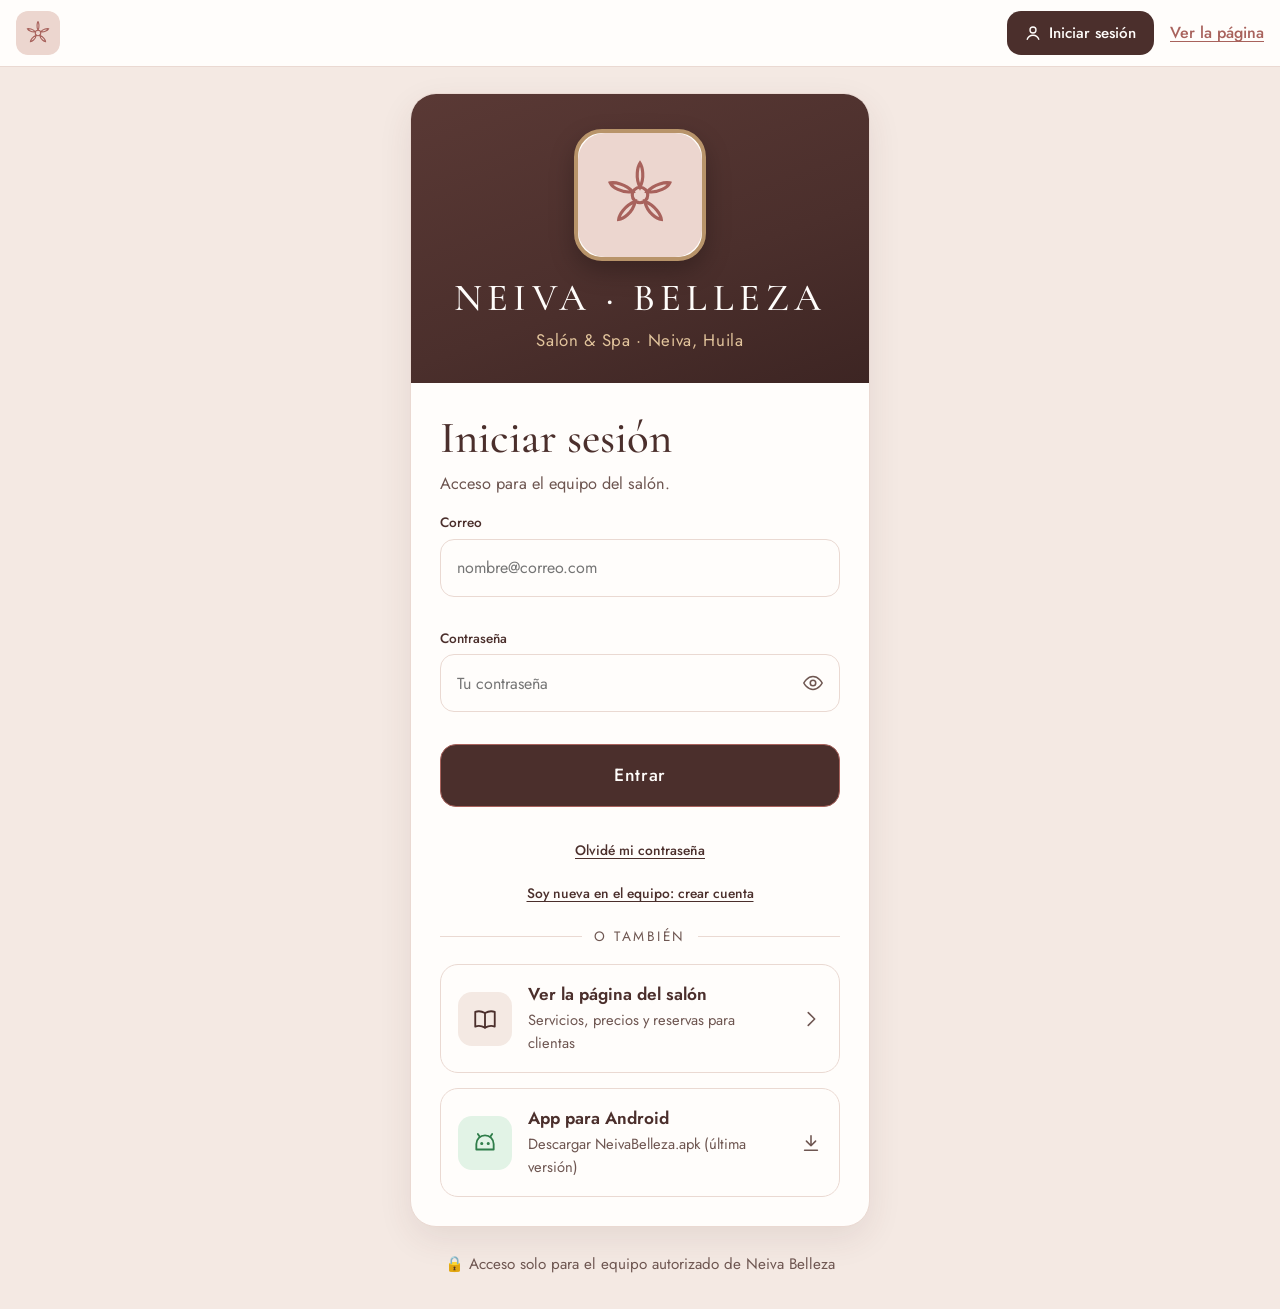
==== commit 6cd9fc75: "Pantalla de ingreso nueva con ver/ocultar contraseña e íconos PNG de la app Co-Authored-By: Claude O" ====
--- a/salon-belleza/admin.html
+++ b/salon-belleza/admin.html
@@ -19,35 +19,73 @@
 
   <!-- ===== INGRESO ===== -->
   <section class="pantalla-acceso" id="pantalla-login" hidden>
+    <header class="barra-acceso">
+      <a href="index.html" class="barra-logo" aria-label="Página del salón"><img src="img/icono.svg" alt="" width="44" height="44"></a>
+      <div class="barra-acciones">
+        <span class="pastilla-acceso"><svg viewBox="0 0 24 24" aria-hidden="true"><circle cx="12" cy="8" r="4"/><path d="M4 21c1.5-4 4.5-6 8-6s6.5 2 8 6"/></svg>Iniciar sesión</span>
+        <a href="index.html" class="enlace">Ver la página</a>
+      </div>
+    </header>
     <div class="tarjeta-acceso">
-      <p class="logo-texto">Neiva <i>·</i> Belleza<small>Panel del salón</small></p>
-      <h1 id="titulo-acceso">Ingresar</h1>
-      <form id="form-acceso" novalidate>
-        <div class="campo" id="campo-nombre" hidden><label for="acceso-nombre">Tu nombre</label>
-          <input id="acceso-nombre" autocomplete="name" maxlength="60"></div>
-        <div class="campo"><label for="acceso-email">Correo</label>
-          <input id="acceso-email" type="email" autocomplete="username" required></div>
-        <div class="campo" id="campo-clave"><label for="acceso-clave">Contraseña</label>
-          <input id="acceso-clave" type="password" autocomplete="current-password" minlength="8" required></div>
-        <p class="error-general" id="error-acceso" role="alert" hidden></p>
-        <p class="ok-aviso" id="aviso-acceso" role="status" hidden></p>
-        <button class="btn btn-ancho" id="boton-acceso" type="submit">Entrar</button>
-      </form>
-      <div class="enlaces-acceso">
-        <button type="button" class="enlace-boton" data-modo="registro">Soy nueva en el equipo: crear cuenta</button>
-        <button type="button" class="enlace-boton" data-modo="recuperar">Olvidé mi contraseña</button>
-        <button type="button" class="enlace-boton" data-modo="login" hidden>Ya tengo cuenta: ingresar</button>
+      <div class="cabecera-acceso">
+        <span class="marco-logo"><img src="img/icono.svg" alt="" width="120" height="120"></span>
+        <p class="nombre-acceso">Neiva · Belleza</p>
+        <p class="lema-acceso">Salón &amp; Spa · Neiva, Huila</p>
       </div>
-      <a class="enlace volver" href="index.html">← Volver a la página del salón</a>
+      <div class="cuerpo-acceso">
+        <h1 id="titulo-acceso">Iniciar sesión</h1>
+        <p class="subtitulo-acceso" id="subtitulo-acceso">Acceso para el equipo del salón.</p>
+        <form id="form-acceso" novalidate>
+          <div class="campo" id="campo-nombre" hidden><label for="acceso-nombre">Tu nombre</label>
+            <input id="acceso-nombre" autocomplete="name" maxlength="60" placeholder="Nombre y apellido"></div>
+          <div class="campo"><label for="acceso-email">Correo</label>
+            <input id="acceso-email" type="email" autocomplete="username" placeholder="nombre@correo.com" required></div>
+          <div class="campo" id="campo-clave"><label for="acceso-clave">Contraseña</label>
+            <div class="clave-con-ojo">
+              <input id="acceso-clave" type="password" autocomplete="current-password" minlength="8" placeholder="Tu contraseña" required>
+              <button type="button" class="ver-clave" data-ver-clave="acceso-clave" aria-label="Mostrar contraseña" aria-pressed="false" title="Mostrar contraseña">
+                <svg class="ojo-abierto" viewBox="0 0 24 24" aria-hidden="true"><path d="M2 12s3.6-7 10-7 10 7 10 7-3.6 7-10 7S2 12 2 12z"/><circle cx="12" cy="12" r="3"/></svg>
+                <svg class="ojo-cerrado" viewBox="0 0 24 24" aria-hidden="true"><path d="M3 3l18 18"/><path d="M10.6 5.1A10.7 10.7 0 0 1 12 5c6.4 0 10 7 10 7a17.6 17.6 0 0 1-3.2 4.2M6.6 6.6C3.8 8.4 2 12 2 12s3.6 7 10 7a10 10 0 0 0 5.4-1.6"/><path d="M9.9 9.9a3 3 0 0 0 4.2 4.2"/></svg>
+              </button>
+            </div>
+          </div>
+          <p class="error-general" id="error-acceso" role="alert" hidden></p>
+          <p class="ok-aviso" id="aviso-acceso" role="status" hidden></p>
+          <button class="btn btn-ancho btn-acceso" id="boton-acceso" type="submit">Entrar</button>
+        </form>
+        <div class="enlaces-acceso">
+          <button type="button" class="enlace-boton" data-modo="recuperar">Olvidé mi contraseña</button>
+          <button type="button" class="enlace-boton" data-modo="registro">Soy nueva en el equipo: crear cuenta</button>
+          <button type="button" class="enlace-boton" data-modo="login" hidden>Ya tengo cuenta: ingresar</button>
+        </div>
+        <p class="separador-acceso"><span>O también</span></p>
+        <a class="opcion-acceso" href="index.html">
+          <span class="icono-opcion"><svg viewBox="0 0 24 24" aria-hidden="true"><path d="M3 5.5c2.5-1 5.5-1 9 1 3.5-2 6.5-2 9-1V19c-2.5-1-5.5-1-9 1-3.5-2-6.5-2-9-1z"/><path d="M12 6.5V20"/></svg></span>
+          <span><strong>Ver la página del salón</strong><small>Servicios, precios y reservas para clientas</small></span>
+          <svg class="flecha-opcion" viewBox="0 0 24 24" aria-hidden="true"><path d="M9 5l7 7-7 7"/></svg>
+        </a>
+        <a class="opcion-acceso" href="descargas/neiva-belleza.apk" download id="descargar-apk">
+          <span class="icono-opcion icono-android"><svg viewBox="0 0 24 24" aria-hidden="true"><path d="M4 18v-5a8 8 0 0 1 16 0v5z"/><path d="M7 6l-1.6-2.4M17 6l1.6-2.4"/><circle cx="9" cy="12.5" r=".6"/><circle cx="15" cy="12.5" r=".6"/></svg></span>
+          <span><strong>App para Android</strong><small>Descargar NeivaBelleza.apk (última versión)</small></span>
+          <svg class="flecha-opcion" viewBox="0 0 24 24" aria-hidden="true"><path d="M12 4v11M7 10l5 5 5-5M5 20h14"/></svg>
+        </a>
+      </div>
     </div>
+    <p class="pie-acceso">🔒 Acceso solo para el equipo autorizado de Neiva Belleza</p>
   </section>
 
   <section class="pantalla-acceso" id="pantalla-pendiente" hidden>
     <div class="tarjeta-acceso">
-      <p class="logo-texto">Neiva <i>·</i> Belleza<small>Panel del salón</small></p>
-      <h1>Tu cuenta espera aprobación</h1>
-      <p>La dueña del salón debe aprobar tu acceso y asignarte un rol. Avísale y vuelve a entrar en unos minutos.</p>
-      <button type="button" class="btn btn-borde" data-salir>Salir</button>
+      <div class="cabecera-acceso">
+        <span class="marco-logo"><img src="img/icono.svg" alt="" width="120" height="120"></span>
+        <p class="nombre-acceso">Neiva · Belleza</p>
+        <p class="lema-acceso">Panel del salón</p>
+      </div>
+      <div class="cuerpo-acceso">
+        <h1>Tu cuenta espera aprobación</h1>
+        <p class="subtitulo-acceso">La dueña del salón debe aprobar tu acceso y asignarte un rol. Avísale y vuelve a entrar en unos minutos.</p>
+        <button type="button" class="btn btn-borde btn-ancho" data-salir>Salir</button>
+      </div>
     </div>
   </section>
 
--- a/salon-belleza/admin.css
+++ b/salon-belleza/admin.css
@@ -17,17 +17,84 @@
 .admin .logo-texto { font-size: 1.05rem; letter-spacing: 0.16em; white-space: nowrap; color: var(--cacao); }
 
 /* ===== Ingreso ===== */
-.pantalla-acceso { min-height: 100vh; display: grid; place-items: center; padding: 2rem 16px; }
+.pantalla-acceso { min-height: 100vh; display: flex; flex-direction: column; align-items: center; padding: 0 16px 2rem; }
+.barra-acceso {
+  width: calc(100% + 32px); margin: 0 -16px 1.6rem; display: flex; align-items: center; justify-content: space-between;
+  gap: 1rem; padding: 0.7rem 16px; background: var(--blanco); border-bottom: 1px solid var(--linea);
+}
+.barra-logo img { display: block; border-radius: 12px; }
+.barra-acciones { display: flex; align-items: center; gap: 1rem; }
+.pastilla-acceso {
+  display: inline-flex; align-items: center; gap: 0.45rem; background: var(--cacao); color: var(--blanco);
+  border-radius: 14px; padding: 0.6rem 1.1rem; font-weight: 500; font-size: 0.95rem;
+}
+.pastilla-acceso svg { width: 18px; height: 18px; fill: none; stroke: currentColor; stroke-width: 1.8; }
+.barra-acciones .enlace { font-weight: 500; }
 .tarjeta-acceso {
-  width: min(420px, 100%); background: var(--blanco); border: 1px solid var(--linea); border-radius: 20px;
-  padding: 2.2rem 2rem; box-shadow: var(--sombra); display: grid; gap: 0.9rem;
-}
-.tarjeta-acceso h1 { font-size: 2.2rem; font-weight: 500; }
-.tarjeta-acceso .campo input { background: var(--crema); }
+  width: min(460px, 100%); background: var(--blanco); border: 1px solid var(--linea); border-radius: 26px;
+  box-shadow: var(--sombra); overflow: hidden; margin-top: 1rem;
+}
+#pantalla-login .tarjeta-acceso { margin-top: 0; }
+.cabecera-acceso {
+  display: grid; justify-items: center; gap: 0.5rem; padding: 2.2rem 1.5rem 1.8rem; text-align: center;
+  background: linear-gradient(160deg, #5a3935 0%, var(--cacao) 60%, #3d2523 100%);
+}
+.marco-logo {
+  display: grid; place-items: center; width: 132px; height: 132px; border-radius: 28px; background: var(--blanco);
+  border: 4px solid var(--dorado); box-shadow: 0 10px 24px rgba(0, 0, 0, 0.25); overflow: hidden;
+}
+.marco-logo img { width: 100%; height: 100%; display: block; }
+.nombre-acceso {
+  font-family: var(--serif); font-size: clamp(1.9rem, 7vw, 2.4rem); font-weight: 500; letter-spacing: 0.14em;
+  text-transform: uppercase; color: var(--blanco); line-height: 1.1; margin-top: 0.5rem;
+}
+.lema-acceso { color: #e2c49c; font-size: 1.05rem; letter-spacing: 0.04em; }
+.cuerpo-acceso { display: grid; gap: 0.95rem; padding: 2rem 1.8rem 1.8rem; }
+.tarjeta-acceso h1 { font-size: clamp(2.2rem, 8vw, 2.8rem); font-weight: 500; color: var(--cacao); line-height: 1.05; }
+.subtitulo-acceso { margin-top: -0.4rem; font-size: 1.02rem; }
+#form-acceso { display: grid; gap: 0.95rem; }
+.tarjeta-acceso .campo label { font-weight: 500; color: var(--cacao); }
+.tarjeta-acceso .campo input { background: var(--blanco); border-radius: 14px; padding: 0.95rem 1rem; font-size: 1rem; }
+.clave-con-ojo { position: relative; }
+.clave-con-ojo input { width: 100%; padding-right: 3.2rem !important; }
+.ver-clave {
+  position: absolute; right: 0.45rem; top: 50%; transform: translateY(-50%); width: 2.5rem; height: 2.5rem;
+  display: grid; place-items: center; border: 0; border-radius: 10px; background: transparent; color: var(--texto); cursor: pointer;
+}
+.ver-clave:hover { background: var(--crema-2); color: var(--cacao); }
+.ver-clave:focus-visible { outline: 2px solid var(--rosa-fuerte); outline-offset: 1px; }
+.ver-clave svg { width: 22px; height: 22px; fill: none; stroke: currentColor; stroke-width: 1.7; stroke-linecap: round; }
+.ver-clave .ojo-cerrado, .ver-clave[aria-pressed="true"] .ojo-abierto { display: none; }
+.ver-clave[aria-pressed="true"] .ojo-cerrado { display: block; }
+.btn-acceso { padding: 1.05rem; font-size: 1.1rem; border-radius: 16px; background: var(--cacao); }
+.btn-acceso:hover { background: #3a2321; }
 .btn-ancho { width: 100%; }
-.enlaces-acceso { display: grid; justify-items: start; gap: 0.2rem; }
-.enlaces-acceso .enlace-boton { margin-top: 0.3rem; }
+.enlaces-acceso { display: grid; justify-items: center; gap: 0.35rem; text-align: center; }
+.enlaces-acceso .enlace-boton { font-weight: 500; color: var(--cacao); }
+.separador-acceso {
+  display: flex; align-items: center; gap: 0.8rem; margin: 0.4rem 0 0.1rem; font-size: 0.85rem;
+  letter-spacing: 0.18em; text-transform: uppercase; color: var(--texto);
+}
+.separador-acceso::before, .separador-acceso::after { content: ''; flex: 1; border-top: 1px solid var(--linea); }
+.opcion-acceso {
+  display: grid; grid-template-columns: auto 1fr auto; align-items: center; gap: 1rem; padding: 1rem 1.1rem;
+  border: 1px solid var(--linea); border-radius: 18px; color: var(--cacao); text-decoration: none; background: var(--blanco);
+  transition: border-color 0.2s, box-shadow 0.2s;
+}
+.opcion-acceso:hover { border-color: var(--rosa); box-shadow: var(--sombra-suave); }
+.opcion-acceso strong { display: block; font-size: 1.08rem; font-weight: 600; }
+.opcion-acceso small { display: block; color: var(--texto); font-size: 0.92rem; }
+.icono-opcion { display: grid; place-items: center; width: 54px; height: 54px; border-radius: 14px; background: var(--crema-2); color: var(--cacao); }
+.icono-opcion svg, .flecha-opcion { width: 26px; height: 26px; fill: none; stroke: currentColor; stroke-width: 1.7; stroke-linecap: round; stroke-linejoin: round; }
+.icono-android { background: #e2f3e6; color: #2f7d4a; }
+.icono-android svg circle { fill: currentColor; }
+.flecha-opcion { width: 22px; height: 22px; color: var(--texto); }
+.pie-acceso { margin-top: 1.6rem; text-align: center; font-size: 0.95rem; color: var(--texto); }
 .volver { font-size: 0.85rem; margin-top: 0.4rem; }
+@media (max-width: 420px) {
+  .cuerpo-acceso { padding: 1.6rem 1.2rem 1.4rem; }
+  .barra-acciones .pastilla-acceso { padding: 0.55rem 0.8rem; font-size: 0.9rem; }
+}
 
 /* ===== Estructura ===== */
 .admin-layout {
